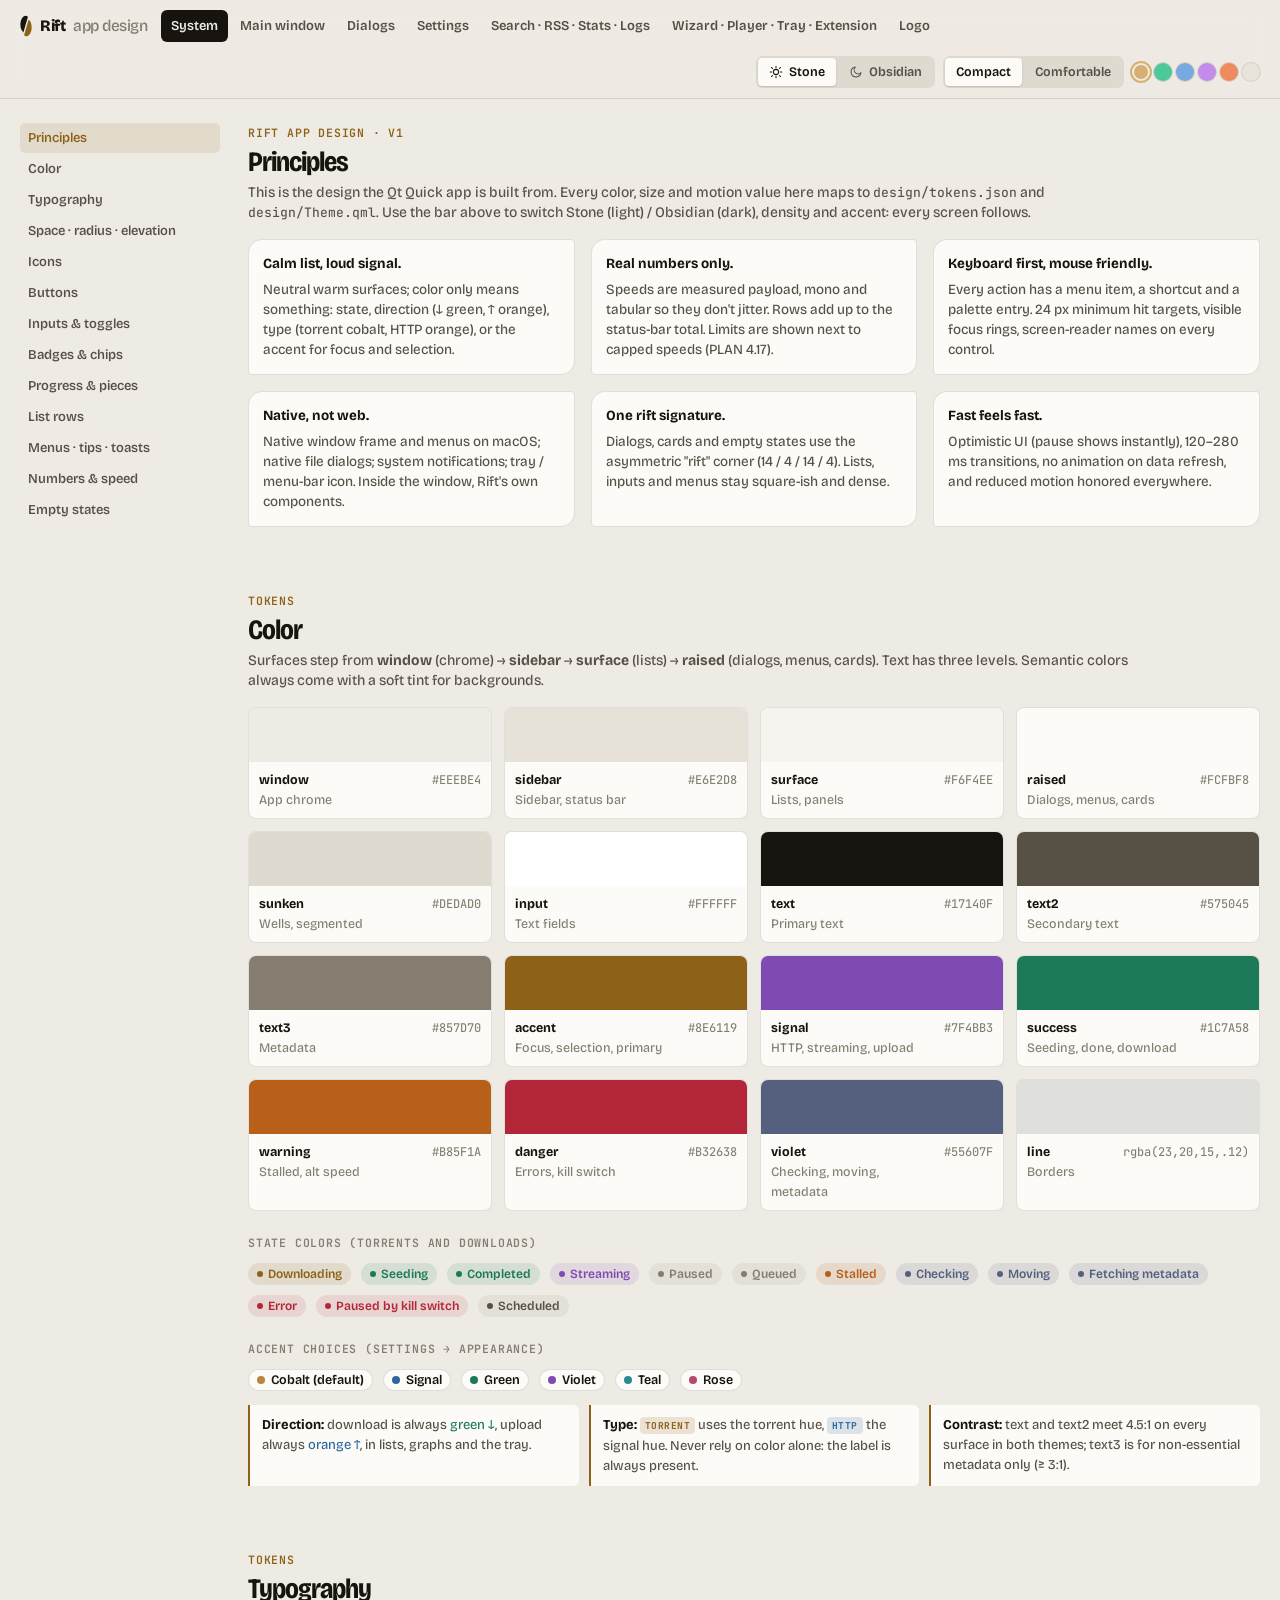
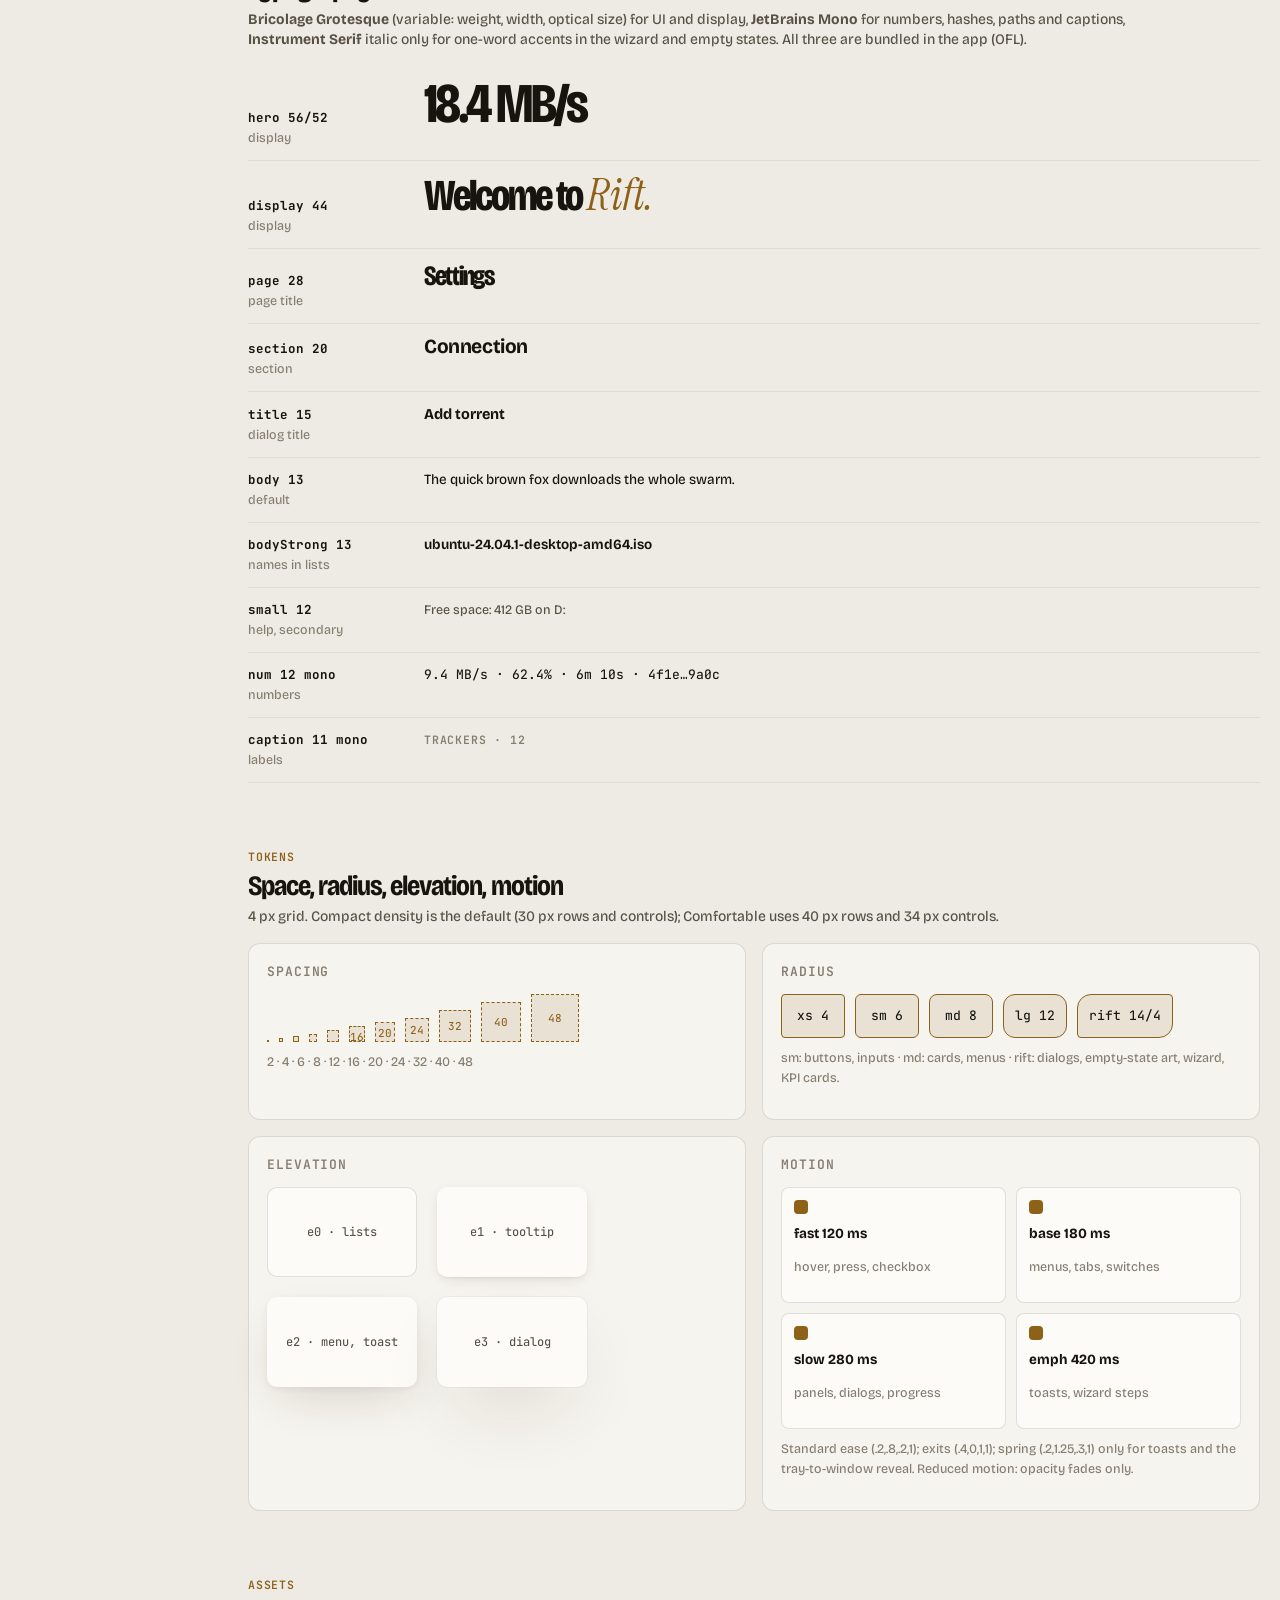
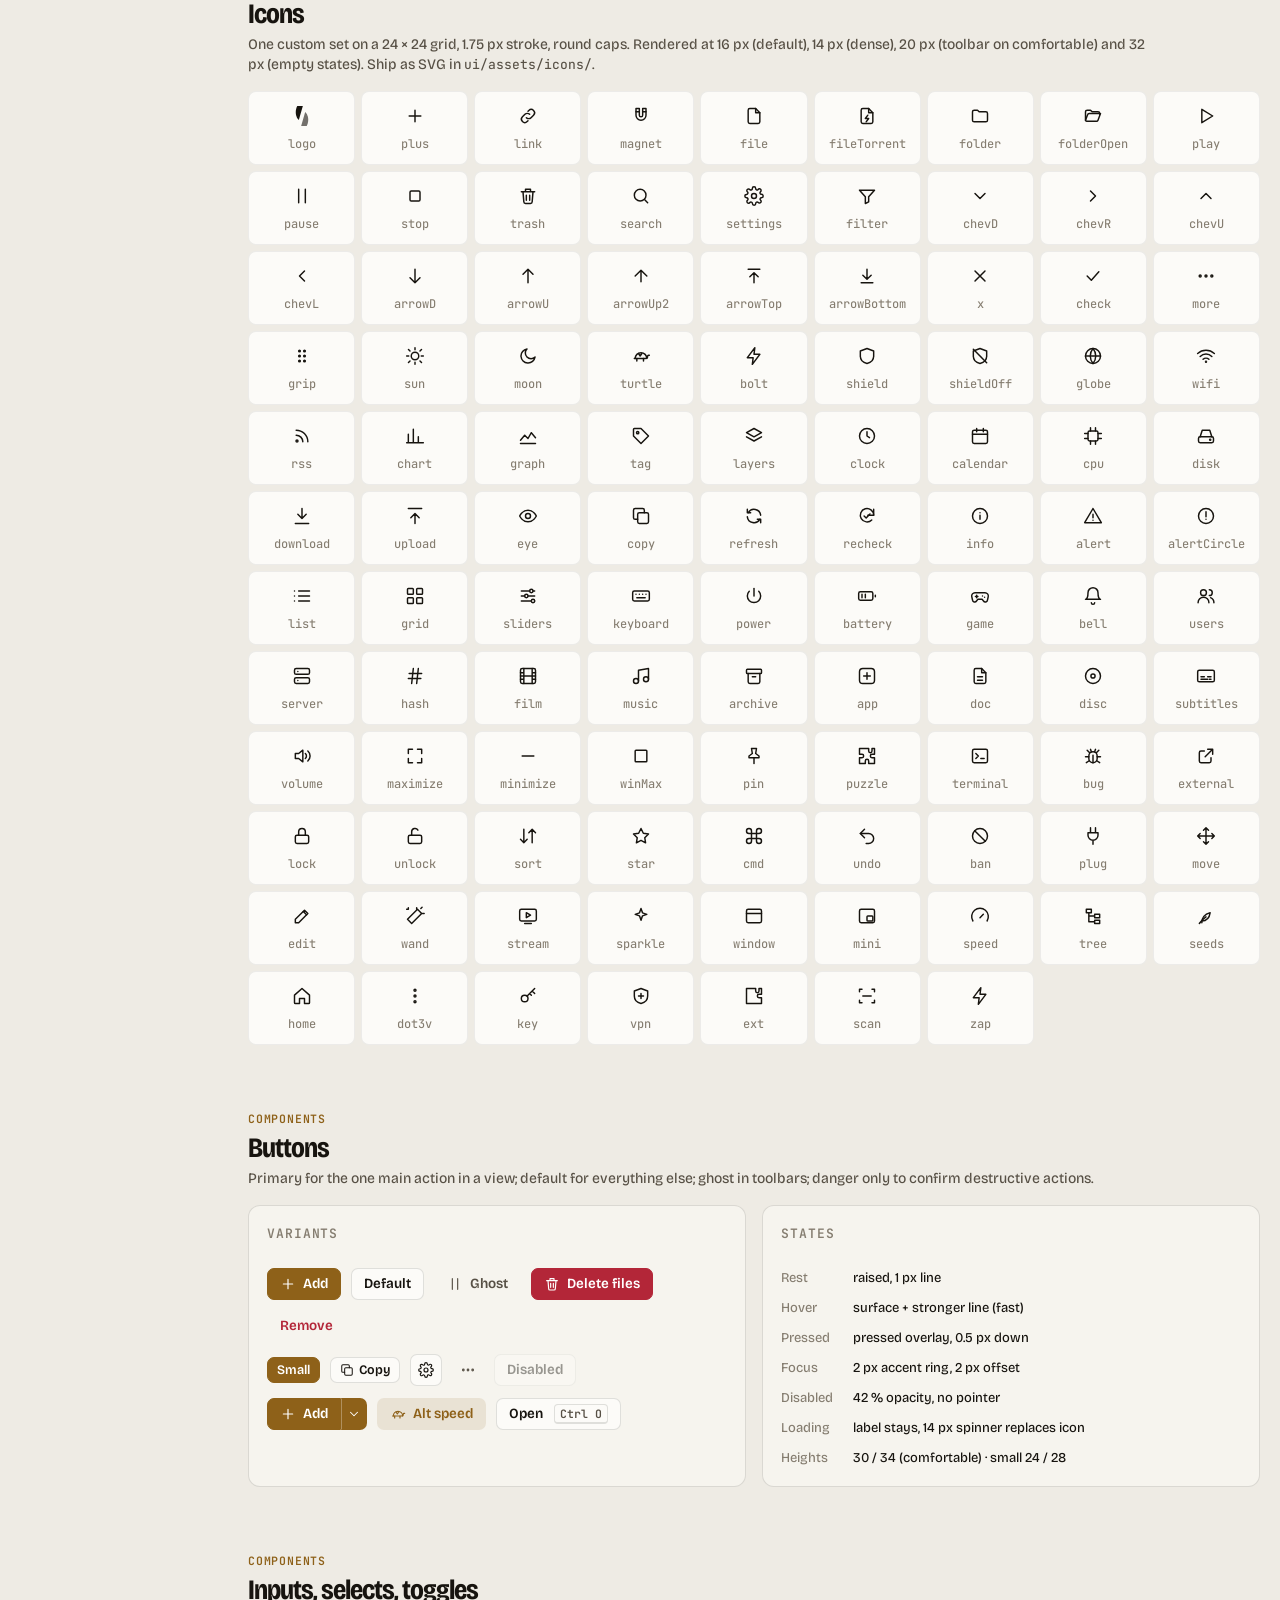
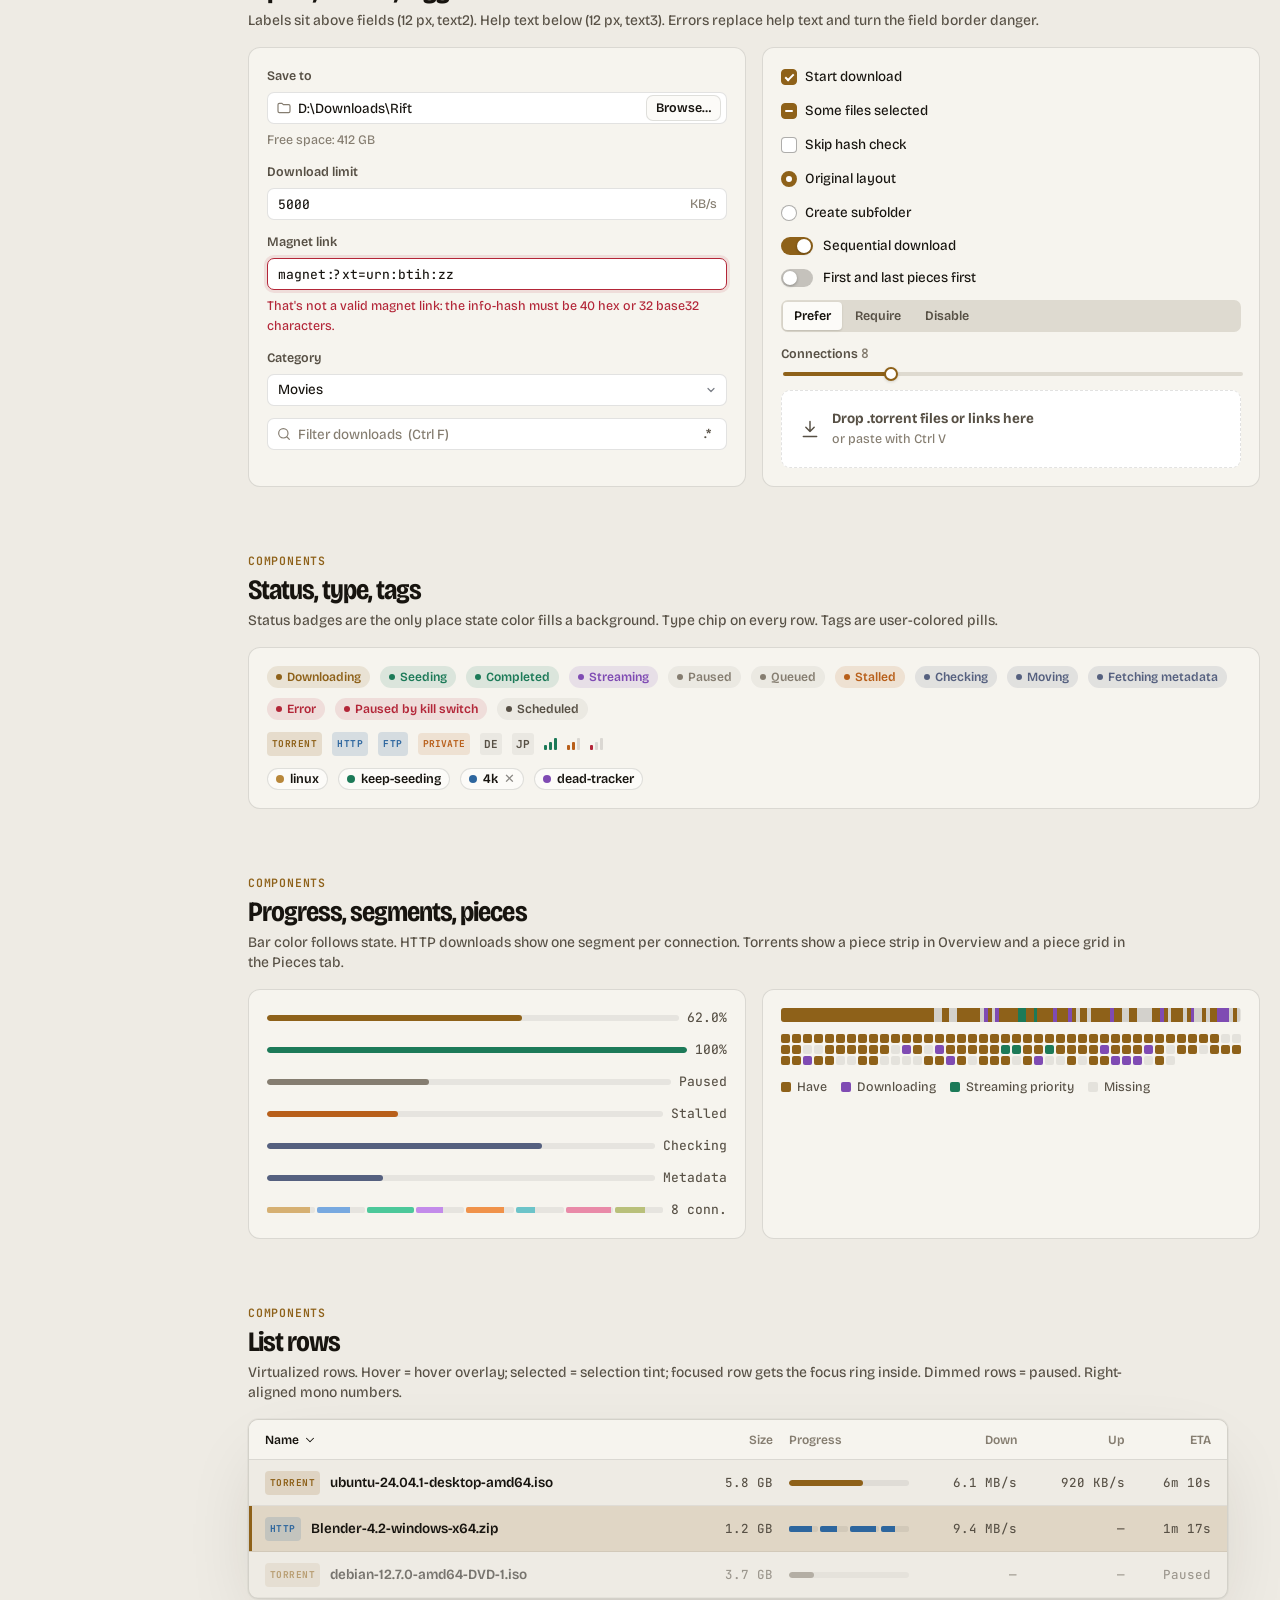
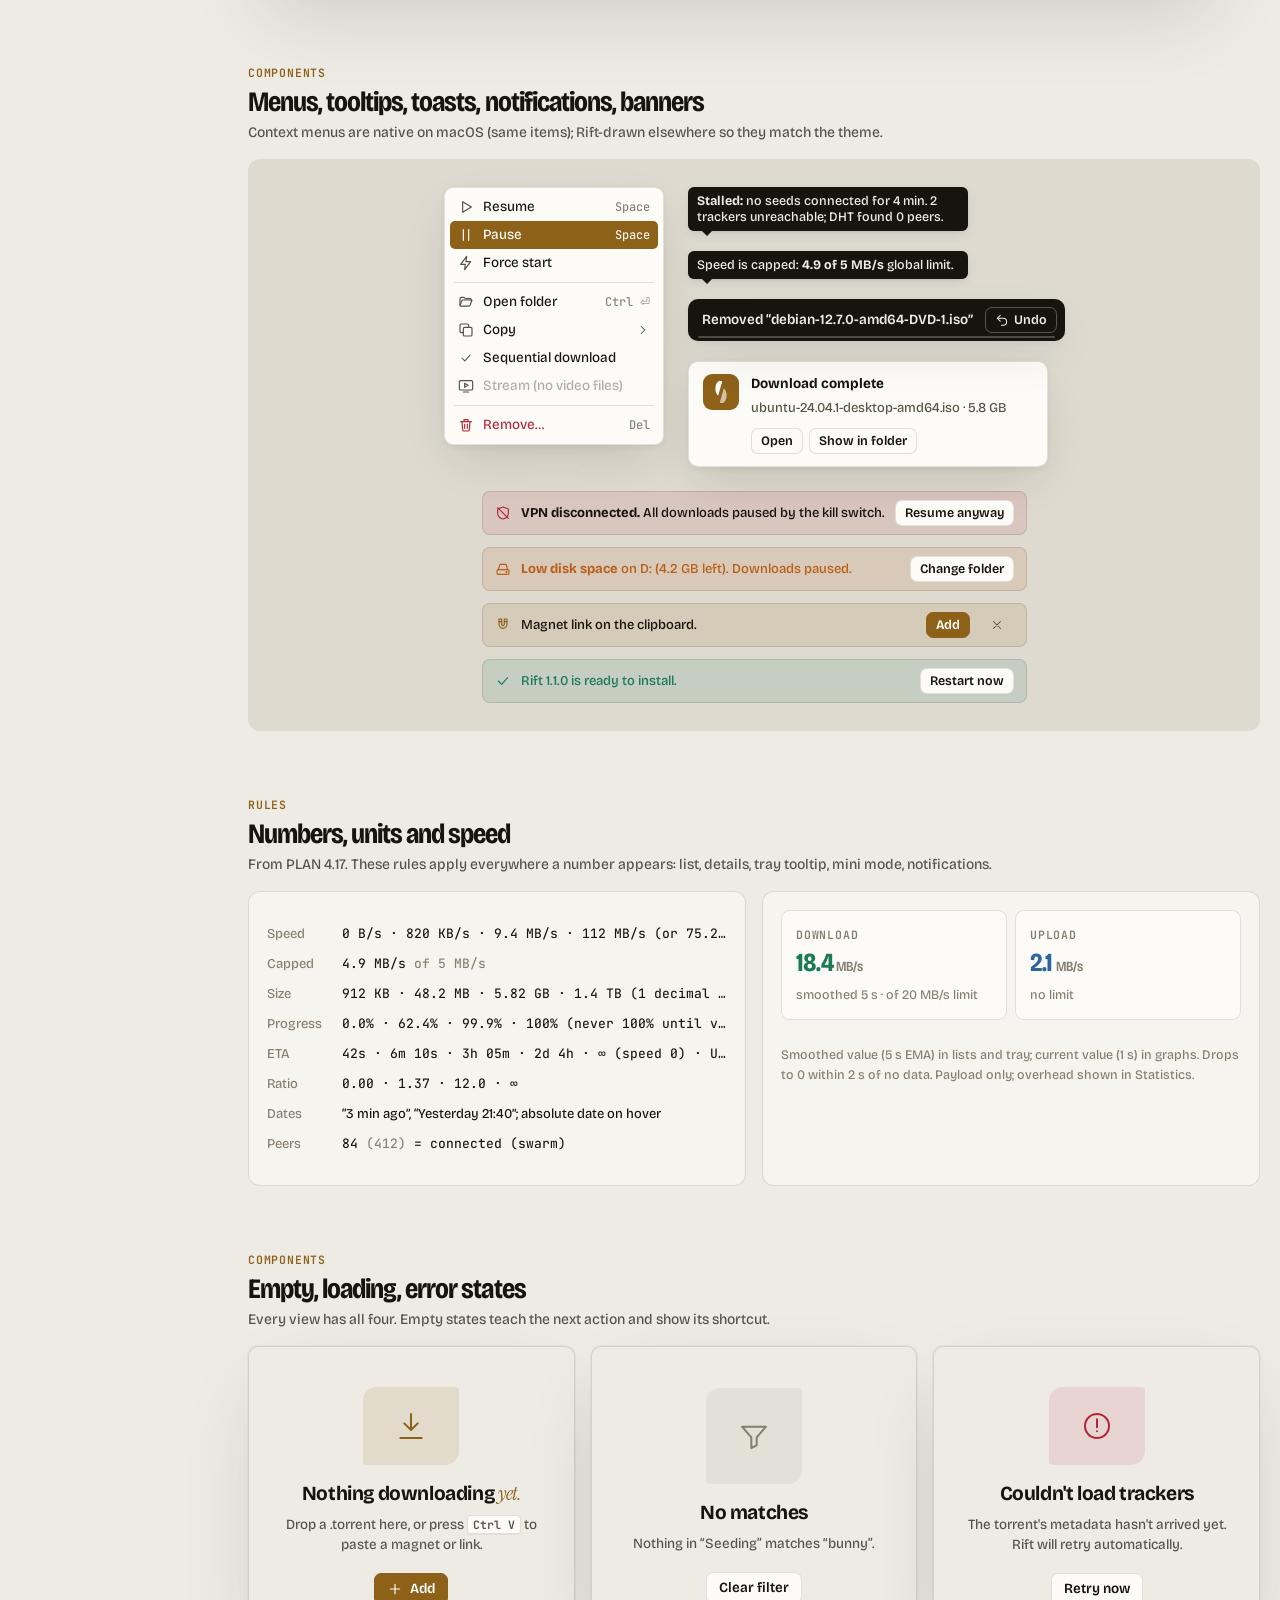
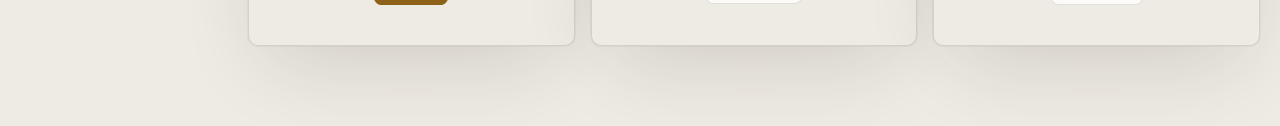
==== design/app/index.html @ 9247fb55 "Add Rift plan, app design system, brand and Cloudflare site - PLAN.md: full product and engineering " ====
<!DOCTYPE html>
<html lang="en">
<head>
<meta charset="utf-8">
<meta name="viewport" content="width=device-width, initial-scale=1">
<title>Rift App Design: System</title>
<link rel="preconnect" href="https://fonts.googleapis.com"><link rel="preconnect" href="https://fonts.gstatic.com" crossorigin>
<link rel="stylesheet" href="https://fonts.googleapis.com/css2?family=Bricolage+Grotesque:opsz,wdth,wght@12..96,75..100,200..800&family=Instrument+Serif:ital@0;1&family=JetBrains+Mono:wght@400;500;600;700&display=swap">
<link rel="stylesheet" href="app.css">
<style>
.type-row{display:grid;grid-template-columns:160px 1fr;gap:16px;align-items:baseline;padding:12px 0;border-bottom:1px solid var(--line-soft)}
.icons{display:grid;grid-template-columns:repeat(auto-fill,minmax(104px,1fr));gap:6px}
.icons div{display:flex;flex-direction:column;align-items:center;gap:8px;padding:14px 6px 10px;border-radius:8px;background:var(--raised);border:1px solid var(--line-soft);font-size:12px;color:var(--text3);font-family:var(--mono)}
.icons div .ico{width:20px;height:20px;color:var(--text)}
.demo{display:flex;flex-wrap:wrap;gap:10px;align-items:center}
.col{display:flex;flex-direction:column;gap:12px}
.box{padding:18px;border-radius:12px;background:var(--surface);border:1px solid var(--line)}
.box h4{margin:0 0 12px;font-size:13px}
.two{display:grid;grid-template-columns:1fr 1fr;gap:16px}
.three{display:grid;grid-template-columns:repeat(3,1fr);gap:16px}
@media (max-width:900px){.two,.three{grid-template-columns:1fr}}
.mot{display:flex;gap:10px;flex-wrap:wrap}
.mot div{flex:1;min-width:150px;padding:12px;border-radius:8px;background:var(--raised);border:1px solid var(--line)}
.mot i{display:block;width:14px;height:14px;border-radius:4px;background:var(--accent);margin-bottom:10px;animation:mv 1.6s infinite alternate}
@keyframes mv{to{transform:translateX(110px)}}
.sp{display:flex;align-items:flex-end;gap:10px;flex-wrap:wrap}
.sp div{background:var(--accent-soft);border:1px dashed var(--accent);font-family:var(--mono);font-size:11px;color:var(--accent);display:grid;place-items:center}
.elev{display:flex;gap:20px;flex-wrap:wrap}
.elev div{width:150px;height:90px;border-radius:10px;background:var(--raised);display:grid;place-items:center;font-family:var(--mono);font-size:12px;color:var(--text2)}
</style>
</head>
<body class="proto">
<main class="pmain">
  <nav class="pidx" aria-label="Sections"></nav>
  <div class="screens">

  <section class="scr" id="principles" data-t="Principles">
    <header><span class="cap">Rift app design · v1</span><h2>Principles</h2>
      <p>This is the design the Qt Quick app is built from. Every color, size and motion value here maps to <code class="mono">design/tokens.json</code> and <code class="mono">design/Theme.qml</code>. Use the bar above to switch Stone (light) / Obsidian (dark), density and accent: every screen follows.</p></header>
    <div class="three">
      <div class="card rift"><b>Calm list, loud signal.</b><p class="t2" style="margin:6px 0 0">Neutral warm surfaces; color only means something: state, direction (↓ green, ↑ orange), type (torrent cobalt, HTTP orange), or the accent for focus and selection.</p></div>
      <div class="card rift"><b>Real numbers only.</b><p class="t2" style="margin:6px 0 0">Speeds are measured payload, mono and tabular so they don't jitter. Rows add up to the status-bar total. Limits are shown next to capped speeds (PLAN 4.17).</p></div>
      <div class="card rift"><b>Keyboard first, mouse friendly.</b><p class="t2" style="margin:6px 0 0">Every action has a menu item, a shortcut and a palette entry. 24 px minimum hit targets, visible focus rings, screen-reader names on every control.</p></div>
      <div class="card rift"><b>Native, not web.</b><p class="t2" style="margin:6px 0 0">Native window frame and menus on macOS; native file dialogs; system notifications; tray / menu-bar icon. Inside the window, Rift's own components.</p></div>
      <div class="card rift"><b>One rift signature.</b><p class="t2" style="margin:6px 0 0">Dialogs, cards and empty states use the asymmetric "rift" corner (14 / 4 / 14 / 4). Lists, inputs and menus stay square-ish and dense.</p></div>
      <div class="card rift"><b>Fast feels fast.</b><p class="t2" style="margin:6px 0 0">Optimistic UI (pause shows instantly), 120–280 ms transitions, no animation on data refresh, and reduced motion honored everywhere.</p></div>
    </div>
  </section>

  <section class="scr" id="color" data-t="Color">
    <header><span class="cap">Tokens</span><h2>Color</h2><p>Surfaces step from <b>window</b> (chrome) → <b>sidebar</b> → <b>surface</b> (lists) → <b>raised</b> (dialogs, menus, cards). Text has three levels. Semantic colors always come with a soft tint for backgrounds.</p></header>
    <div class="spec" id="swatches"></div>
    <h4 class="cap" style="margin:22px 0 10px">State colors (torrents and downloads)</h4>
    <div class="demo" id="states"></div>
    <h4 class="cap" style="margin:22px 0 10px">Accent choices (Settings → Appearance)</h4>
    <div class="demo">
      <span class="chip" style="--c:#B8873A"><i></i>Cobalt (default)</span><span class="chip" style="--c:#2D669E"><i></i>Signal</span><span class="chip" style="--c:#1C7A58"><i></i>Green</span>
      <span class="chip" style="--c:#7F4BB3"><i></i>Violet</span><span class="chip" style="--c:#2A8A8F"><i></i>Teal</span><span class="chip" style="--c:#B34A6E"><i></i>Rose</span>
    </div>
    <div class="notes">
      <div class="note"><b>Direction:</b> download is always <span class="down">green ↓</span>, upload always <span class="up">orange ↑</span>, in lists, graphs and the tray.</div>
      <div class="note"><b>Type:</b> <span class="kind bt">TORRENT</span> uses the torrent hue, <span class="kind http">HTTP</span> the signal hue. Never rely on color alone: the label is always present.</div>
      <div class="note"><b>Contrast:</b> text and text2 meet 4.5:1 on every surface in both themes; text3 is for non-essential metadata only (≥ 3:1).</div>
    </div>
  </section>

  <section class="scr" id="type" data-t="Typography">
    <header><span class="cap">Tokens</span><h2>Typography</h2><p><b>Bricolage Grotesque</b> (variable: weight, width, optical size) for UI and display, <b>JetBrains Mono</b> for numbers, hashes, paths and captions, <b>Instrument Serif</b> italic only for one-word accents in the wizard and empty states. All three are bundled in the app (OFL).</p></header>
    <div id="typeScale"></div>
  </section>

  <section class="scr" id="layout" data-t="Space · radius · elevation">
    <header><span class="cap">Tokens</span><h2>Space, radius, elevation, motion</h2><p>4 px grid. Compact density is the default (30 px rows and controls); Comfortable uses 40 px rows and 34 px controls.</p></header>
    <div class="two">
      <div class="box"><h4 class="cap">Spacing</h4><div class="sp" id="spaces"></div></div>
      <div class="box"><h4 class="cap">Radius</h4><div class="demo">
        <div style="width:64px;height:44px;background:var(--accent-soft);border:1px solid var(--accent);border-radius:4px;display:grid;place-items:center" class="mono">xs 4</div>
        <div style="width:64px;height:44px;background:var(--accent-soft);border:1px solid var(--accent);border-radius:6px;display:grid;place-items:center" class="mono">sm 6</div>
        <div style="width:64px;height:44px;background:var(--accent-soft);border:1px solid var(--accent);border-radius:8px;display:grid;place-items:center" class="mono">md 8</div>
        <div style="width:64px;height:44px;background:var(--accent-soft);border:1px solid var(--accent);border-radius:12px;display:grid;place-items:center" class="mono">lg 12</div>
        <div style="width:96px;height:44px;background:var(--accent-soft);border:1px solid var(--accent);border-radius:var(--r-rift);display:grid;place-items:center" class="mono">rift 14/4</div>
      </div><p class="help" style="margin-top:10px">sm: buttons, inputs · md: cards, menus · rift: dialogs, empty-state art, wizard, KPI cards.</p></div>
      <div class="box"><h4 class="cap">Elevation</h4><div class="elev">
        <div style="box-shadow:none;border:1px solid var(--line)">e0 · lists</div><div style="box-shadow:var(--e1)">e1 · tooltip</div><div style="box-shadow:var(--e2)">e2 · menu, toast</div><div style="box-shadow:var(--e3)">e3 · dialog</div>
      </div></div>
      <div class="box"><h4 class="cap">Motion</h4><div class="mot">
        <div><i style="animation-duration:.12s"></i><b>fast 120 ms</b><p class="help">hover, press, checkbox</p></div>
        <div><i style="animation-duration:.18s"></i><b>base 180 ms</b><p class="help">menus, tabs, switches</p></div>
        <div><i style="animation-duration:.28s"></i><b>slow 280 ms</b><p class="help">panels, dialogs, progress</p></div>
        <div><i style="animation-duration:.42s;animation-timing-function:cubic-bezier(.2,1.25,.3,1)"></i><b>emph 420 ms</b><p class="help">toasts, wizard steps</p></div>
      </div><p class="help" style="margin-top:10px">Standard ease (.2,.8,.2,1); exits (.4,0,1,1); spring (.2,1.25,.3,1) only for toasts and the tray-to-window reveal. Reduced motion: opacity fades only.</p></div>
    </div>
  </section>

  <section class="scr" id="icons" data-t="Icons">
    <header><span class="cap">Assets</span><h2>Icons</h2><p>One custom set on a 24 × 24 grid, 1.75 px stroke, round caps. Rendered at 16 px (default), 14 px (dense), 20 px (toolbar on comfortable) and 32 px (empty states). Ship as SVG in <code class="mono">ui/assets/icons/</code>.</p></header>
    <div class="icons" id="iconGrid"></div>
  </section>

  <section class="scr" id="buttons" data-t="Buttons">
    <header><span class="cap">Components</span><h2>Buttons</h2><p>Primary for the one main action in a view; default for everything else; ghost in toolbars; danger only to confirm destructive actions.</p></header>
    <div class="two">
      <div class="box col"><h4 class="cap">Variants</h4>
        <div class="demo"><button class="btn primary"><i data-i="plus"></i>Add</button><button class="btn">Default</button><button class="btn ghost"><i data-i="pause"></i>Ghost</button><button class="btn danger"><i data-i="trash"></i>Delete files</button><button class="btn danger-ghost">Remove</button></div>
        <div class="demo"><button class="btn primary sm">Small</button><button class="btn sm"><i data-i="copy" class="s"></i>Copy</button><button class="btn icon" aria-label="Settings"><i data-i="settings"></i></button><button class="btn icon ghost" aria-label="More"><i data-i="more"></i></button><button class="btn" disabled>Disabled</button></div>
        <div class="demo"><div class="split"><button class="btn primary"><i data-i="plus"></i>Add</button><button class="btn primary" aria-label="More add options"><i data-i="chevD" class="s"></i></button></div>
          <button class="btn ghost" aria-pressed="true" data-toggle><i data-i="turtle"></i>Alt speed</button><button class="btn">Open <span class="kbd">Ctrl O</span></button></div>
      </div>
      <div class="box col"><h4 class="cap">States</h4>
        <div class="kv"><dt>Rest</dt><dd>raised, 1 px line</dd><dt>Hover</dt><dd>surface + stronger line (fast)</dd><dt>Pressed</dt><dd>pressed overlay, 0.5 px down</dd><dt>Focus</dt><dd>2 px accent ring, 2 px offset</dd><dt>Disabled</dt><dd>42 % opacity, no pointer</dd><dt>Loading</dt><dd>label stays, 14 px spinner replaces icon</dd><dt>Heights</dt><dd>30 / 34 (comfortable) · small 24 / 28</dd></div>
      </div>
    </div>
  </section>

  <section class="scr" id="inputs" data-t="Inputs & toggles">
    <header><span class="cap">Components</span><h2>Inputs, selects, toggles</h2><p>Labels sit above fields (12 px, text2). Help text below (12 px, text3). Errors replace help text and turn the field border danger.</p></header>
    <div class="two">
      <div class="box col">
        <div class="field"><label for="i1">Save to</label><div class="ig"><i data-i="folder"></i><input class="input" id="i1" value="D:\Downloads\Rift"><span class="tail"><button class="btn sm">Browse…</button></span></div><span class="help">Free space: 412 GB</span></div>
        <div class="field"><label for="i2">Download limit</label><div class="ig unit"><input class="input mono" id="i2" value="5000"><span class="u">KB/s</span></div></div>
        <div class="field"><label for="i3">Magnet link</label><input class="input mono err" id="i3" value="magnet:?xt=urn:btih:zz"><span class="help err">That's not a valid magnet link: the info-hash must be 40 hex or 32 base32 characters.</span></div>
        <div class="field"><label for="i4">Category</label><select class="select" id="i4"><option>Movies</option><option>Media / TV</option><option>Software</option></select></div>
        <div class="ig"><i data-i="search"></i><input class="input" placeholder="Filter downloads  (Ctrl F)"><span class="tail"><button class="btn sm ghost" aria-label="Regex" title="Regex">.*</button></span></div>
      </div>
      <div class="box col">
        <label class="chk"><input type="checkbox" checked> Start download</label>
        <label class="chk"><input type="checkbox" data-indet> Some files selected</label>
        <label class="chk"><input type="checkbox"> Skip hash check</label>
        <label class="rad"><input type="radio" name="r" checked> Original layout</label>
        <label class="rad"><input type="radio" name="r"> Create subfolder</label>
        <label class="sw"><input type="checkbox" checked> Sequential download</label>
        <label class="sw"><input type="checkbox"> First and last pieces first</label>
        <div class="seg" role="group"><button aria-pressed="true">Prefer</button><button aria-pressed="false">Require</button><button aria-pressed="false">Disable</button></div>
        <div class="field"><label>Connections <span class="mono t3">8</span></label><input class="range" type="range" min="1" max="32" value="8"></div>
        <div class="drop"><i data-i="download" class="l"></i><div><b>Drop .torrent files or links here</b><div class="help">or paste with Ctrl V</div></div></div>
      </div>
    </div>
  </section>

  <section class="scr" id="status" data-t="Badges & chips">
    <header><span class="cap">Components</span><h2>Status, type, tags</h2><p>Status badges are the only place state color fills a background. Type chip on every row. Tags are user-colored pills.</p></header>
    <div class="box col">
      <div class="demo" id="badgeRow"></div>
      <div class="demo"><span class="kind bt">TORRENT</span><span class="kind http">HTTP</span><span class="kind http">FTP</span><span class="priv">PRIVATE</span><span class="flag">DE</span><span class="flag">JP</span>
        <span class="health h3" title="Healthy"><i></i><i></i><i></i></span><span class="health h2" title="Slow"><i></i><i></i><i></i></span><span class="health h1" title="Dead"><i></i><i></i><i></i></span></div>
      <div class="demo"><span class="chip" style="--c:#B8873A"><i></i>linux</span><span class="chip" style="--c:#1C7A58"><i></i>keep-seeding</span><span class="chip" style="--c:#2D669E"><i></i>4k<span class="x">✕</span></span><span class="chip" style="--c:#7F4BB3"><i></i>dead-tracker</span></div>
    </div>
  </section>

  <section class="scr" id="progress" data-t="Progress & pieces">
    <header><span class="cap">Components</span><h2>Progress, segments, pieces</h2><p>Bar color follows state. HTTP downloads show one segment per connection. Torrents show a piece strip in Overview and a piece grid in the Pieces tab.</p></header>
    <div class="two">
      <div class="box col">
        <div class="row-f"><div class="prog grow"><i style="width:62%"></i></div><span class="mono t2">62.0%</span></div>
        <div class="row-f"><div class="prog grow"><i style="width:100%;--pc:var(--success)"></i></div><span class="mono t2">100%</span></div>
        <div class="row-f"><div class="prog grow"><i style="width:40%;--pc:var(--text3)"></i></div><span class="mono t2">Paused</span></div>
        <div class="row-f"><div class="prog grow"><i style="width:33%;--pc:var(--warning)"></i></div><span class="mono t2">Stalled</span></div>
        <div class="row-f"><div class="prog grow"><i style="width:71%;--pc:var(--violet)"></i></div><span class="mono t2">Checking</span></div>
        <div class="row-f"><div class="prog grow indet"><i style="--pc:var(--violet)"></i></div><span class="mono t2">Metadata</span></div>
        <div class="row-f"><div class="segbar grow" id="segDemo"></div><span class="mono t2">8 conn.</span></div>
      </div>
      <div class="box col">
        <div class="pbar" id="pbarDemo"></div>
        <div class="pgrid" id="pgridDemo"></div>
        <div class="legend"><span style="--c:var(--piece-have)"><i></i>Have</span><span style="--c:var(--piece-active)"><i></i>Downloading</span><span style="--c:var(--piece-prio)"><i></i>Streaming priority</span><span style="--c:var(--piece-missing)"><i></i>Missing</span></div>
      </div>
    </div>
  </section>

  <section class="scr" id="lists" data-t="List rows">
    <header><span class="cap">Components</span><h2>List rows</h2><p>Virtualized rows. Hover = hover overlay; selected = selection tint; focused row gets the focus ring inside. Dimmed rows = paused. Right-aligned mono numbers.</p></header>
    <div class="win" style="max-width:980px">
      <div class="tbl" style="--cols:minmax(0,2.6fr) 80px 120px 92px 92px 70px">
        <div class="th"><span class="sorted">Name <i data-i="chevD" class="s"></i></span><span class="r">Size</span><span>Progress</span><span class="r">Down</span><span class="r">Up</span><span class="r">ETA</span></div>
        <div class="tr"><div class="nm"><span class="kind bt">TORRENT</span><b>ubuntu-24.04.1-desktop-amd64.iso</b></div><span class="num r">5.8 GB</span><div class="prog"><i style="width:62%"></i></div><span class="num r down">6.1 MB/s</span><span class="num r up">920 KB/s</span><span class="num r">6m 10s</span></div>
        <div class="tr sel"><div class="nm"><span class="kind http">HTTP</span><b>Blender-4.2-windows-x64.zip</b></div><span class="num r">1.2 GB</span><div class="segbar"><span><i style="width:80%"></i></span><span><i style="width:60%"></i></span><span><i style="width:90%"></i></span><span><i style="width:50%"></i></span></div><span class="num r down">9.4 MB/s</span><span class="num r">—</span><span class="num r">1m 17s</span></div>
        <div class="tr dim"><div class="nm"><span class="kind bt">TORRENT</span><b>debian-12.7.0-amd64-DVD-1.iso</b></div><span class="num r">3.7 GB</span><div class="prog"><i style="width:21%;--pc:var(--text3)"></i></div><span class="num r">—</span><span class="num r">—</span><span class="num r">Paused</span></div>
      </div>
    </div>
  </section>

  <section class="scr" id="overlays" data-t="Menus · tips · toasts">
    <header><span class="cap">Components</span><h2>Menus, tooltips, toasts, notifications, banners</h2><p>Context menus are native on macOS (same items); Rift-drawn elsewhere so they match the theme.</p></header>
    <div class="stage center">
      <div class="menu" role="menu">
        <div class="mi"><i data-i="play"></i>Resume<span class="sc">Space</span></div>
        <div class="mi hl"><i data-i="pause"></i>Pause<span class="sc">Space</span></div>
        <div class="mi"><i data-i="zap"></i>Force start</div>
        <div class="ms"></div>
        <div class="mi"><i data-i="folderOpen"></i>Open folder<span class="sc">Ctrl ⏎</span></div>
        <div class="mi"><i data-i="copy"></i>Copy<span class="sub"><i data-i="chevR" class="s"></i></span></div>
        <div class="mi"><span class="chkm"><i data-i="check" class="s"></i></span>Sequential download</div>
        <div class="mi dis"><i data-i="stream"></i>Stream (no video files)</div>
        <div class="ms"></div>
        <div class="mi danger"><i data-i="trash"></i>Remove…<span class="sc">Del</span></div>
      </div>
      <div class="col" style="gap:20px">
        <span class="tip"><b>Stalled:</b> no seeds connected for 4 min. 2 trackers unreachable; DHT found 0 peers.</span>
        <span class="tip">Speed is capped: <b>4.9 of 5 MB/s</b> global limit.</span>
        <div class="toast" style="position:relative">Removed “debian-12.7.0-amd64-DVD-1.iso” <button class="btn sm"><i data-i="undo" class="s"></i>Undo</button><span class="tbar"><i></i></span></div>
        <div class="notif"><div class="ap"><svg class="ico" viewBox="0 0 24 24" style="stroke:#fff">${''}</svg></div><b>Download complete</b><p>ubuntu-24.04.1-desktop-amd64.iso · 5.8 GB</p><div class="acts"><button class="btn sm">Open</button><button class="btn sm">Show in folder</button></div></div>
      </div>
      <div class="col" style="min-width:380px">
        <div class="banner danger" style="border:1px solid var(--line);border-radius:8px"><i data-i="shieldOff"></i><span class="grow"><b>VPN disconnected.</b> All downloads paused by the kill switch.</span><button class="btn sm">Resume anyway</button></div>
        <div class="banner warn" style="border:1px solid var(--line);border-radius:8px"><i data-i="disk"></i><span class="grow"><b>Low disk space</b> on D: (4.2 GB left). Downloads paused.</span><button class="btn sm">Change folder</button></div>
        <div class="banner info" style="border:1px solid var(--line);border-radius:8px"><i data-i="magnet"></i><span class="grow">Magnet link on the clipboard.</span><button class="btn sm primary">Add</button><button class="btn sm ghost" aria-label="Dismiss"><i data-i="x" class="s"></i></button></div>
        <div class="banner ok" style="border:1px solid var(--line);border-radius:8px"><i data-i="check"></i><span class="grow">Rift 1.1.0 is ready to install.</span><button class="btn sm">Restart now</button></div>
      </div>
    </div>
  </section>

  <section class="scr" id="numbers" data-t="Numbers & speed">
    <header><span class="cap">Rules</span><h2>Numbers, units and speed</h2><p>From PLAN 4.17. These rules apply everywhere a number appears: list, details, tray tooltip, mini mode, notifications.</p></header>
    <div class="two">
      <div class="box"><dl class="kv">
        <dt>Speed</dt><dd class="mono">0 B/s · 820 KB/s · 9.4 MB/s · 112 MB/s (or 75.2 Mbit/s in bits mode)</dd>
        <dt>Capped</dt><dd class="mono">4.9 MB/s <span class="t3">of 5 MB/s</span></dd>
        <dt>Size</dt><dd class="mono">912 KB · 48.2 MB · 5.82 GB · 1.4 TB (1 decimal ≥ 10)</dd>
        <dt>Progress</dt><dd class="mono">0.0% · 62.4% · 99.9% · 100% (never 100% until verified)</dd>
        <dt>ETA</dt><dd class="mono">42s · 6m 10s · 3h 05m · 2d 4h · ∞ (speed 0) · Unknown (no size)</dd>
        <dt>Ratio</dt><dd class="mono">0.00 · 1.37 · 12.0 · ∞</dd>
        <dt>Dates</dt><dd>“3 min ago”, “Yesterday 21:40”; absolute date on hover</dd>
        <dt>Peers</dt><dd class="mono">84 <span class="t3">(412)</span> = connected (swarm)</dd>
      </dl></div>
      <div class="box col"><div class="row-f"><div class="stat grow"><span class="cap">Download</span><span class="v down">18.4<small>MB/s</small></span><span class="d">smoothed 5 s · of 20 MB/s limit</span></div><div class="stat grow"><span class="cap">Upload</span><span class="v up">2.1<small>MB/s</small></span><span class="d">no limit</span></div></div>
        <p class="help">Smoothed value (5 s EMA) in lists and tray; current value (1 s) in graphs. Drops to 0 within 2 s of no data. Payload only; overhead shown in Statistics.</p></div>
    </div>
  </section>

  <section class="scr" id="empty" data-t="Empty states">
    <header><span class="cap">Components</span><h2>Empty, loading, error states</h2><p>Every view has all four. Empty states teach the next action and show its shortcut.</p></header>
    <div class="three">
      <div class="win" style="height:300px"><div class="empty"><div class="art"><i data-i="download" class="xl"></i></div><h3>Nothing downloading <span class="serif" style="color:var(--accent)">yet.</span></h3><p>Drop a .torrent here, or press <span class="kbd">Ctrl V</span> to paste a magnet or link.</p><div class="acts"><button class="btn primary"><i data-i="plus"></i>Add</button></div></div></div>
      <div class="win" style="height:300px"><div class="empty"><div class="art" style="background:var(--hover);color:var(--text3)"><i data-i="filter" class="xl"></i></div><h3>No matches</h3><p>Nothing in “Seeding” matches “bunny”.</p><div class="acts"><button class="btn">Clear filter</button></div></div></div>
      <div class="win" style="height:300px"><div class="empty"><div class="art" style="background:var(--danger-soft);color:var(--danger)"><i data-i="alertCircle" class="xl"></i></div><h3>Couldn't load trackers</h3><p>The torrent's metadata hasn't arrived yet. Rift will retry automatically.</p><div class="acts"><button class="btn">Retry now</button></div></div></div>
    </div>
  </section>

  </div>
</main>
<script src="app.js"></script>
<script>
document.addEventListener('DOMContentLoaded', () => {
  const sw = [['window','App chrome'],['sidebar','Sidebar, status bar'],['surface','Lists, panels'],['raised','Dialogs, menus, cards'],['sunken','Wells, segmented'],['input','Text fields'],
    ['text','Primary text'],['text2','Secondary text'],['text3','Metadata'],['accent','Focus, selection, primary'],['signal','HTTP, streaming, upload'],['success','Seeding, done, download'],
    ['warning','Stalled, alt speed'],['danger','Errors, kill switch'],['violet','Checking, moving, metadata'],['line','Borders']];
  const cs = getComputedStyle(document.documentElement);
  const paintSw = () => { document.getElementById('swatches').innerHTML = sw.map(([k, d]) => `<div class="swatch" style="--c:var(--${k})"><i></i><div><span><b>${k}</b><br><span class="t3">${d}</span></span><code>${getComputedStyle(document.documentElement).getPropertyValue('--' + k).trim()}</code></div></div>`).join(''); };
  paintSw(); document.addEventListener('themechange', paintSw);
  const st = ['downloading','seeding','completed','streaming','paused','queued','stalled','checking','moving','metadata','error','killswitch','scheduled'];
  const lab = { metadata: 'Fetching metadata', killswitch: 'Paused by kill switch' };
  const b = st.map((s) => `<span class="badge st-${s}">${lab[s] || s[0].toUpperCase() + s.slice(1)}</span>`).join('');
  document.getElementById('states').innerHTML = b; document.getElementById('badgeRow').innerHTML = b;
  const ts = [['hero 56/52','display','<span class="display" style="font-size:56px;line-height:52px">18.4 MB/s</span>'],['display 44','display','<span class="display" style="font-size:44px;line-height:44px">Welcome to <span class="serif" style="color:var(--accent)">Rift.</span></span>'],
    ['page 28','page title','<span class="display" style="font-size:28px;line-height:30px">Settings</span>'],['section 20','section','<b style="font-size:20px;letter-spacing:-.02em">Connection</b>'],['title 15','dialog title','<b style="font-size:15px">Add torrent</b>'],
    ['body 13','default','The quick brown fox downloads the whole swarm.'],['bodyStrong 13','names in lists','<b style="font-weight:650">ubuntu-24.04.1-desktop-amd64.iso</b>'],['small 12','help, secondary','<span style="font-size:13px" class="t2">Free space: 412 GB on D:</span>'],
    ['num 12 mono','numbers','<span class="mono">9.4 MB/s · 62.4% · 6m 10s · 4f1e…9a0c</span>'],['caption 11 mono','labels','<span class="cap">Trackers · 12</span>']];
  document.getElementById('typeScale').innerHTML = ts.map(([a, b2, c]) => `<div class="type-row"><div><b class="mono" style="font-size:12.5px">${a}</b><div class="help">${b2}</div></div><div>${c}</div></div>`).join('');
  document.getElementById('spaces').innerHTML = [2,4,6,8,12,16,20,24,32,40,48].map((v) => `<div style="width:${v}px;height:${v}px">${v >= 16 ? v : ''}</div>`).join('') + '<span class="help">2 · 4 · 6 · 8 · 12 · 16 · 20 · 24 · 32 · 40 · 48</span>';
  document.getElementById('iconGrid').innerHTML = Object.keys(ICON).map((k) => `<div>${ico(k)}<span>${k}</span></div>`).join('');
  const segc = ['#D6B072','#78A9E0','#4CC89A','#C38BEA','#F0924A','#6CC4C9','#E98AA8','#B9C07A'];
  document.getElementById('segDemo').innerHTML = segc.map((c, i) => `<span><i style="--c:${c};width:${[90,70,100,55,80,40,95,62][i]}%"></i></span>`).join('');
  let p = ''; for (let i = 0; i < 120; i++) { const r = Math.sin(i * 12.9898) * 43758.5; const f = r - Math.floor(r); p += `<i class="${i < 40 || f < .5 ? 'h' : f < .58 ? 'a' : (i > 60 && i < 68) ? 'p' : ''}"></i>`; }
  document.getElementById('pbarDemo').innerHTML = p; document.getElementById('pgridDemo').innerHTML = p;
  document.querySelector('.notif .ap').innerHTML = `<svg class="ico" viewBox="0 0 24 24" style="stroke:#fff;width:18px;height:22px">${ICON.logo}</svg>`;
});
</script>
</body>
</html>
---- design/app/app.css ----
/* =====================================================================
   Rift app design — component library
   Mirrors design/tokens.json. Every value here maps 1:1 to Theme.qml.
   ===================================================================== */

/* ---------- Tokens: Stone (light) — warm paper, ink text, bronze accent ---------- */
:root{
  --window:#EEEBE4;--sidebar:#E6E2D8;--surface:#F6F4EE;--raised:#FCFBF8;--sunken:#DEDAD0;--input:#FFFFFF;
  --overlay:rgba(23,20,15,.38);--hover:rgba(23,20,15,.05);--pressed:rgba(23,20,15,.09);
  --line:rgba(23,20,15,.12);--line-soft:rgba(23,20,15,.065);--line-strong:#17140F;
  --text:#17140F;--text2:#575045;--text3:#857D70;--text-dis:rgba(23,20,15,.34);
  --accent:#8E6119;--accent-hover:#7A5214;--accent-pressed:#634210;--on-accent:#FFFFFF;
  --accent-soft:color-mix(in srgb,var(--accent) 12%,transparent);--selection:color-mix(in srgb,var(--accent) 15%,transparent);
  --signal:#7F4BB3;--signal-soft:rgba(127,75,179,.12);
  --success:#1C7A58;--success-soft:rgba(28,122,88,.12);
  --warning:#B85F1A;--warning-soft:rgba(184,95,26,.13);
  --danger:#B32638;--danger-soft:rgba(179,38,56,.11);
  --violet:#55607F;--violet-soft:rgba(85,96,127,.13);
  --info:#2D669E;--info-soft:rgba(45,102,158,.12);
  --down:#1C7A58;--up:#2D669E;--k-bt:var(--accent);--k-http:#2D669E;
  --piece-have:var(--accent);--piece-active:#7F4BB3;--piece-missing:rgba(23,20,15,.08);--piece-prio:#1C7A58;
  --shadow:rgba(40,30,15,.16);
  --e1:0 1px 2px rgba(40,30,15,.06),0 4px 14px -4px var(--shadow);--e2:0 2px 6px rgba(40,30,15,.06),0 18px 48px -12px var(--shadow);--e3:0 30px 80px -20px var(--shadow),0 0 0 1px rgba(23,20,15,.04);
  --glow:0 0 0 1px color-mix(in srgb,var(--accent) 35%,transparent),0 8px 24px -8px color-mix(in srgb,var(--accent) 45%,transparent);

  --f:"Bricolage Grotesque",system-ui,-apple-system,"Segoe UI",sans-serif;
  --mono:"JetBrains Mono",ui-monospace,Consolas,monospace;
  --serif:"Instrument Serif",Georgia,serif;
  --fs:14px;--lh:20px;--fs-sm:13px;--fs-num:13px;--fs-cap:11.5px;
  --row:46px;--ctl:32px;--ctl-sm:26px;--ni:36px;--sbw:264px;--tbh:52px;--sbh:30px;--pad:12px;
  --r-xs:4px;--r-sm:7px;--r-md:9px;--r-lg:12px;--r-rift:14px 4px 14px 4px;
  --fast:140ms;--base:200ms;--slow:300ms;--emph:440ms;
  --ease:cubic-bezier(.2,.8,.2,1);--exit:cubic-bezier(.4,0,1,1);--spring:cubic-bezier(.2,1.3,.3,1);
  color-scheme:light;
}
/* ---------- Tokens: Obsidian (dark) — near-black, warm ivory text, champagne accent ---------- */
@media (prefers-color-scheme:dark){:root:not([data-theme="stone"]){
  --window:#060607;--sidebar:#09090B;--surface:#0C0C0E;--raised:#131316;--sunken:#030304;--input:#0A0A0C;
  --overlay:rgba(0,0,0,.66);--hover:rgba(255,244,225,.045);--pressed:rgba(255,244,225,.085);
  --line:rgba(255,244,225,.085);--line-soft:rgba(255,244,225,.045);--line-strong:#EDE8DF;
  --text:#EDE8DF;--text2:#A59F94;--text3:#6D685F;--text-dis:rgba(237,232,223,.3);
  --accent:#D6B072;--accent-hover:#E2C189;--accent-pressed:#BC9658;--on-accent:#120F09;
  --accent-soft:color-mix(in srgb,var(--accent) 14%,transparent);--selection:color-mix(in srgb,var(--accent) 16%,transparent);
  --signal:#C38BEA;--signal-soft:rgba(195,139,234,.14);--success:#4CC89A;--success-soft:rgba(76,200,154,.13);
  --warning:#F0924A;--warning-soft:rgba(240,146,74,.14);--danger:#F0596A;--danger-soft:rgba(240,89,106,.14);
  --violet:#9AA3C7;--violet-soft:rgba(154,163,199,.14);--info:#78A9E0;--info-soft:rgba(120,169,224,.14);
  --down:#4CC89A;--up:#78A9E0;--k-bt:var(--accent);--k-http:#78A9E0;
  --piece-active:#C38BEA;--piece-missing:rgba(255,244,225,.06);--piece-prio:#4CC89A;--shadow:rgba(0,0,0,.7);
  --e3:0 30px 80px -20px rgba(0,0,0,.8),0 0 0 1px rgba(255,244,225,.05);color-scheme:dark}}
:root[data-theme="obsidian"]{
  --window:#060607;--sidebar:#09090B;--surface:#0C0C0E;--raised:#131316;--sunken:#030304;--input:#0A0A0C;
  --overlay:rgba(0,0,0,.66);--hover:rgba(255,244,225,.045);--pressed:rgba(255,244,225,.085);
  --line:rgba(255,244,225,.085);--line-soft:rgba(255,244,225,.045);--line-strong:#EDE8DF;
  --text:#EDE8DF;--text2:#A59F94;--text3:#6D685F;--text-dis:rgba(237,232,223,.3);
  --accent:#D6B072;--accent-hover:#E2C189;--accent-pressed:#BC9658;--on-accent:#120F09;
  --accent-soft:color-mix(in srgb,var(--accent) 14%,transparent);--selection:color-mix(in srgb,var(--accent) 16%,transparent);
  --signal:#C38BEA;--signal-soft:rgba(195,139,234,.14);--success:#4CC89A;--success-soft:rgba(76,200,154,.13);
  --warning:#F0924A;--warning-soft:rgba(240,146,74,.14);--danger:#F0596A;--danger-soft:rgba(240,89,106,.14);
  --violet:#9AA3C7;--violet-soft:rgba(154,163,199,.14);--info:#78A9E0;--info-soft:rgba(120,169,224,.14);
  --down:#4CC89A;--up:#78A9E0;--k-bt:var(--accent);--k-http:#78A9E0;
  --piece-active:#C38BEA;--piece-missing:rgba(255,244,225,.06);--piece-prio:#4CC89A;--shadow:rgba(0,0,0,.7);
  --e3:0 30px 80px -20px rgba(0,0,0,.8),0 0 0 1px rgba(255,244,225,.05);color-scheme:dark}
:root[data-density="comfortable"]{--row:54px;--ctl:36px;--ctl-sm:30px;--ni:40px;--pad:16px}
@media (prefers-reduced-motion:reduce){:root{--fast:0ms;--base:0ms;--slow:120ms;--emph:120ms}}

/* ---------- Base ---------- */
*,*::before,*::after{box-sizing:border-box}
html,body{margin:0}
body{background:var(--window);color:var(--text);font:450 var(--fs)/var(--lh) var(--f);font-variation-settings:"wdth" 96;-webkit-font-smoothing:antialiased}
button,input,select,textarea{font:inherit;color:inherit;font-variation-settings:inherit}
button{cursor:pointer;background:none;border:0;padding:0}
a{color:var(--accent)}
.mono,.num{font-family:var(--mono);font-variation-settings:normal;font-feature-settings:"tnum","zero";font-size:var(--fs-num)}
.cap{font-family:var(--mono);font-variation-settings:normal;font-size:var(--fs-cap);font-weight:600;letter-spacing:.07em;text-transform:uppercase;color:var(--text3)}
.t2{color:var(--text2)}.t3{color:var(--text3)}.down{color:var(--down)}.up{color:var(--up)}.ok{color:var(--success)}.warn{color:var(--warning)}.err{color:var(--danger)}
.ico{width:16px;height:16px;flex:none;stroke:currentColor;fill:none;stroke-width:1.75;stroke-linecap:round;stroke-linejoin:round;vertical-align:-3px}
.ico.s{width:14px;height:14px}.ico.l{width:20px;height:20px}.ico.xl{width:32px;height:32px;stroke-width:1.5}
:focus-visible{outline:2px solid var(--accent);outline-offset:2px;border-radius:var(--r-sm)}
.sep{width:1px;align-self:stretch;background:var(--line);margin:6px 4px}
.hr{height:1px;background:var(--line);border:0;margin:12px 0}
.grow{flex:1;min-width:0}
.row-f{display:flex;align-items:center;gap:8px}
.ell{overflow:hidden;text-overflow:ellipsis;white-space:nowrap}
.sr{position:absolute;width:1px;height:1px;overflow:hidden;clip:rect(0 0 0 0)}
.display{font-weight:700;letter-spacing:-.045em;font-variation-settings:"wdth" 82,"opsz" 96}
.serif{font-family:var(--serif);font-style:italic;font-weight:400;font-variation-settings:normal;letter-spacing:-.01em}

/* ---------- Buttons ---------- */
.btn{height:var(--ctl);padding:0 12px;border-radius:var(--r-sm);display:inline-flex;align-items:center;justify-content:center;gap:7px;white-space:nowrap;
  font-weight:600;background:var(--raised);border:1px solid var(--line);color:var(--text);transition:background var(--fast),border-color var(--fast),color var(--fast),transform var(--fast)}
.btn:hover{background:var(--surface);border-color:color-mix(in srgb,var(--text) 22%,transparent)}
.btn:active{background:var(--pressed);transform:translateY(.5px)}
.btn.primary{background:var(--accent);border-color:var(--accent);color:var(--on-accent)}
.btn.primary:hover{background:var(--accent-hover);border-color:var(--accent-hover)}
.btn.primary:active{background:var(--accent-pressed)}
.btn.ghost{background:transparent;border-color:transparent;color:var(--text2)}
.btn.ghost:hover{background:var(--hover);color:var(--text)}
.btn.ghost[aria-pressed="true"]{background:var(--accent-soft);color:var(--accent)}
.btn.danger{background:var(--danger);border-color:var(--danger);color:#fff}
.btn.danger-ghost{background:transparent;border-color:transparent;color:var(--danger)}
.btn.danger-ghost:hover{background:var(--danger-soft)}
.btn.sm{height:var(--ctl-sm);padding:0 9px;font-size:13px;gap:5px}
.btn.icon{width:var(--ctl);padding:0}
.btn.icon.sm{width:var(--ctl-sm)}
.btn[disabled],.btn.dis{opacity:.42;pointer-events:none}
.btn .kbd{margin-left:4px}
.split{display:inline-flex}
.split .btn:first-child{border-radius:var(--r-sm) 0 0 var(--r-sm)}
.split .btn:last-child{border-radius:0 var(--r-sm) var(--r-sm) 0;width:26px;padding:0;border-left:1px solid color-mix(in srgb,var(--on-accent) 30%,transparent)}
.kbd{font-family:var(--mono);font-variation-settings:normal;font-size:11.5px;font-weight:600;padding:1px 5px;border-radius:4px;border:1px solid var(--line);border-bottom-width:2px;color:var(--text2);background:var(--raised);line-height:15px;display:inline-block}

/* ---------- Inputs ---------- */
.input{height:var(--ctl);padding:0 10px;border-radius:var(--r-sm);border:1px solid var(--line);background:var(--input);color:var(--text);width:100%;min-width:0;
  transition:border-color var(--fast),box-shadow var(--fast)}
.input::placeholder{color:var(--text3)}
.input:hover{border-color:color-mix(in srgb,var(--text) 25%,transparent)}
.input:focus{outline:none;border-color:var(--accent);box-shadow:0 0 0 3px var(--accent-soft)}
.input.err{border-color:var(--danger);box-shadow:0 0 0 3px var(--danger-soft)}
.input.mono{font-size:13px}
textarea.input{height:auto;padding:8px 10px;resize:vertical;line-height:18px}
.ig{position:relative;display:flex;align-items:center;min-width:0}
.ig>.ico{position:absolute;left:9px;color:var(--text3);pointer-events:none}
.ig>.input{padding-left:30px}
.ig>.tail{position:absolute;right:6px;display:flex;gap:4px;align-items:center}
.ig.unit>.input{padding-right:46px}
.ig.unit>.u{position:absolute;right:10px;color:var(--text3);font-size:13px;pointer-events:none}
.select{appearance:none;-webkit-appearance:none;height:var(--ctl);padding:0 28px 0 10px;border-radius:var(--r-sm);border:1px solid var(--line);background:var(--input);color:var(--text);cursor:pointer;
  background-image:url("data:image/svg+xml,%3Csvg xmlns='http://www.w3.org/2000/svg' width='12' height='12' viewBox='0 0 24 24' fill='none' stroke='%237A7E86' stroke-width='2.4' stroke-linecap='round' stroke-linejoin='round'%3E%3Cpath d='m6 9 6 6 6-6'/%3E%3C/svg%3E");
  background-repeat:no-repeat;background-position:right 9px center;min-width:0}
.select:focus{outline:none;border-color:var(--accent);box-shadow:0 0 0 3px var(--accent-soft)}
.field{display:flex;flex-direction:column;gap:6px;min-width:0}
.field>label,.lbl{font-weight:600;font-size:13px;color:var(--text2)}
.help{font-size:13px;color:var(--text3)}
.help.err{color:var(--danger)}
.fgrid{display:grid;grid-template-columns:1fr 1fr;gap:14px 16px}
.fgrid .full{grid-column:1/-1}

/* Checkbox / radio / switch */
.chk,.rad{display:inline-flex;align-items:center;gap:8px;cursor:pointer;user-select:none;min-height:22px}
.chk input,.rad input{appearance:none;-webkit-appearance:none;margin:0;width:16px;height:16px;flex:none;border:1.5px solid color-mix(in srgb,var(--text) 35%,transparent);background:var(--input);
  display:grid;place-items:center;transition:background var(--fast),border-color var(--fast);cursor:pointer}
.chk input{border-radius:4px}
.rad input{border-radius:50%}
.chk input:checked,.chk input:indeterminate{background:var(--accent);border-color:var(--accent)}
.chk input:checked::after{content:"";width:9px;height:5px;border:2px solid #fff;border-top:0;border-right:0;transform:translateY(-1px) rotate(-45deg)}
.chk input:indeterminate::after{content:"";width:8px;height:2px;background:#fff;border-radius:2px}
.rad input:checked{border-color:var(--accent);border-width:5px}
.sw{display:inline-flex;align-items:center;gap:10px;cursor:pointer;user-select:none}
.sw input{appearance:none;-webkit-appearance:none;margin:0;width:32px;height:18px;border-radius:99px;background:color-mix(in srgb,var(--text) 22%,transparent);position:relative;flex:none;cursor:pointer;transition:background var(--base)}
.sw input::after{content:"";position:absolute;top:2px;left:2px;width:14px;height:14px;border-radius:50%;background:#fff;box-shadow:0 1px 3px rgba(0,0,0,.3);transition:transform var(--base) var(--spring)}
.sw input:checked{background:var(--accent)}
.sw input:checked::after{transform:translateX(14px)}
.sw input:disabled,.chk input:disabled{opacity:.4}

/* Segmented */
.seg{display:inline-flex;padding:2px;border-radius:var(--r-sm);background:var(--sunken);gap:2px}
.seg button{height:calc(var(--ctl) - 4px);padding:0 11px;border-radius:4px;font-weight:600;font-size:13px;color:var(--text2);display:inline-flex;align-items:center;gap:6px;transition:background var(--fast),color var(--fast)}
.seg button:hover{color:var(--text)}
.seg button[aria-pressed="true"]{background:var(--raised);color:var(--text);box-shadow:0 1px 2px var(--shadow)}

/* Slider */
.range{appearance:none;-webkit-appearance:none;width:100%;height:4px;border-radius:99px;background:linear-gradient(90deg,var(--accent) var(--v,50%),var(--sunken) var(--v,50%));outline:none}
.range::-webkit-slider-thumb{appearance:none;-webkit-appearance:none;width:14px;height:14px;border-radius:50%;background:#fff;border:2px solid var(--accent);box-shadow:0 1px 3px var(--shadow);cursor:pointer}
.range::-moz-range-thumb{width:12px;height:12px;border-radius:50%;background:#fff;border:2px solid var(--accent)}

/* ---------- Tabs ---------- */
.tabs{display:flex;gap:4px;border-bottom:1px solid var(--line);padding:0 12px;overflow-x:auto;scrollbar-width:none;flex:none}
.tab{height:42px;padding:0 12px;display:inline-flex;align-items:center;gap:6px;font-weight:600;color:var(--text3);position:relative;white-space:nowrap;transition:color var(--fast)}
.tab:hover{color:var(--text)}
.tab[aria-selected="true"]{color:var(--text)}
.tab[aria-selected="true"]::after{content:"";position:absolute;left:8px;right:8px;bottom:-1px;height:2px;border-radius:2px 2px 0 0;background:var(--accent)}
.tab .cnt{font-family:var(--mono);font-size:11.5px;padding:0 5px;border-radius:99px;background:var(--hover);color:var(--text2)}

/* ---------- Badges, chips ---------- */
.badge{display:inline-flex;align-items:center;gap:5px;height:22px;padding:0 9px;border-radius:99px;font-size:12.5px;font-weight:600;white-space:nowrap;background:var(--hover);color:var(--text2)}
.badge::before{content:"";width:6px;height:6px;border-radius:50%;background:currentColor;flex:none}
.badge.plain::before{display:none}
.st-downloading{background:var(--accent-soft);color:var(--accent)}
.st-seeding,.st-completed{background:var(--success-soft);color:var(--success)}
.st-streaming{background:var(--signal-soft);color:var(--signal)}
.st-paused,.st-queued{background:var(--hover);color:var(--text3)}
.st-stalled{background:var(--warning-soft);color:var(--warning)}
.st-checking,.st-moving,.st-metadata{background:var(--violet-soft);color:var(--violet)}
.st-error,.st-killswitch{background:var(--danger-soft);color:var(--danger)}
.st-scheduled{background:var(--hover);color:var(--text2)}
.kind{font-family:var(--mono);font-variation-settings:normal;font-size:9.5px;font-weight:700;letter-spacing:.05em;padding:2px 5px;border-radius:4px;flex:none}
.kind.bt{background:color-mix(in srgb,var(--k-bt) 16%,transparent);color:var(--k-bt)}
.kind.http{background:color-mix(in srgb,var(--k-http) 16%,transparent);color:var(--k-http)}
.chip{display:inline-flex;align-items:center;gap:6px;height:22px;padding:0 8px;border-radius:99px;border:1px solid var(--line);font-size:13px;font-weight:600;background:var(--raised);white-space:nowrap}
.chip i{width:8px;height:8px;border-radius:50%;background:var(--c,var(--accent))}
.chip .x{opacity:.5;cursor:pointer}
.chip .x:hover{opacity:1}
.priv{font-family:var(--mono);font-size:9.5px;font-weight:700;padding:1px 5px;border-radius:4px;background:var(--warning-soft);color:var(--warning)}
.flag{font-family:var(--mono);font-size:11px;font-weight:700;padding:1px 4px;border-radius:3px;background:var(--hover);color:var(--text2)}
.health{display:inline-flex;gap:2px;align-items:flex-end;height:12px}
.health i{width:3px;border-radius:1px;background:var(--line)}
.health i:nth-child(1){height:5px}.health i:nth-child(2){height:8px}.health i:nth-child(3){height:12px}
.health.h3 i{background:var(--success)}.health.h2 i:nth-child(-n+2){background:var(--warning)}.health.h1 i:nth-child(1){background:var(--danger)}
.dot{width:8px;height:8px;border-radius:50%;display:inline-block;flex:none;background:var(--c,var(--success))}

/* ---------- Progress, segments, pieces ---------- */
.prog{height:6px;border-radius:99px;background:var(--line-soft);overflow:hidden;position:relative;min-width:40px}
.prog>i{position:absolute;inset:0 auto 0 0;border-radius:inherit;background:var(--pc,var(--accent));transition:width var(--slow) var(--ease)}
.prog.thin{height:4px}.prog.thick{height:10px}
.prog.indet>i{width:30%!important;animation:indet 1.3s var(--ease) infinite}
@keyframes indet{from{left:-30%}to{left:100%}}
.segbar{display:flex;gap:2px;height:6px}
.segbar span{flex:var(--w,1);border-radius:2px;background:var(--line-soft);position:relative;overflow:hidden}
.segbar span i{position:absolute;inset:0 auto 0 0;background:var(--c,var(--k-http))}
.pbar{display:flex;height:14px;border-radius:3px;overflow:hidden;background:var(--piece-missing)}
.pbar i{flex:1;background:var(--piece-missing)}
.pbar i.h{background:var(--piece-have)}.pbar i.a{background:var(--piece-active)}.pbar i.p{background:var(--piece-prio)}
.pgrid{display:grid;grid-template-columns:repeat(auto-fill,minmax(9px,1fr));gap:2px}
.pgrid i{aspect-ratio:1;border-radius:2px;background:var(--piece-missing)}
.pgrid i.h{background:var(--piece-have)}.pgrid i.a{background:var(--piece-active)}.pgrid i.p{background:var(--piece-prio)}
.legend{display:flex;flex-wrap:wrap;gap:14px;font-size:13px;color:var(--text2)}
.legend span{display:inline-flex;align-items:center;gap:6px}
.legend i{width:10px;height:10px;border-radius:2px;background:var(--c)}

/* ---------- Lists / tables ---------- */
.tbl{display:flex;flex-direction:column;min-width:0;min-height:0}
.th,.tr{display:grid;grid-template-columns:var(--cols);align-items:center;gap:0 16px;padding:0 16px;min-width:0}
.th{height:40px;border-bottom:1px solid var(--line);flex:none;position:sticky;top:0;background:var(--surface);z-index:1}
.th>span{font-size:12.5px;font-weight:600;color:var(--text3);display:flex;align-items:center;gap:4px;white-space:nowrap;cursor:default;user-select:none}
.th>span.sorted{color:var(--text)}
.th>span.r,.tr>.r{justify-content:flex-end;text-align:right}
.tr{flex:none;height:var(--row);border-bottom:1px solid var(--line-soft);cursor:default;transition:background var(--fast)}
.tr:hover{background:var(--hover)}
.tr.sel{background:var(--selection)}
.tr.sel:hover{background:color-mix(in srgb,var(--accent) 20%,transparent)}
.tr.dim{opacity:.55}
.tr>*{min-width:0}
.tr .nm{display:flex;align-items:center;gap:10px;min-width:0}
.tr .nm b{font-weight:600;overflow:hidden;text-overflow:ellipsis;white-space:nowrap}
.tr .num{font-size:12.5px;color:var(--text2);white-space:nowrap}
.tr.group{height:26px;background:var(--sunken);font-weight:700;font-size:13px;color:var(--text2)}
.tbody{overflow:auto;flex:1;min-height:0}
.tree-tw{width:14px;display:inline-flex;justify-content:center;color:var(--text3);flex:none;transition:transform var(--fast)}
.tree-tw.open{transform:rotate(90deg)}

/* ---------- Menus, tooltips, toasts ---------- */
.menu{min-width:220px;padding:5px;border-radius:var(--r-md);background:var(--raised);border:1px solid var(--line);box-shadow:var(--e2);font-size:14px}
.menu .mi{display:flex;align-items:center;gap:9px;height:28px;padding:0 8px;border-radius:5px;color:var(--text);cursor:default;white-space:nowrap}
.menu .mi .ico{color:var(--text2)}
.menu .mi:hover,.menu .mi.hl{background:var(--accent);color:var(--on-accent)}
.menu .mi:hover .ico,.menu .mi.hl .ico,.menu .mi:hover .sc,.menu .mi.hl .sc{color:var(--on-accent)}
.menu .mi .sc{margin-left:auto;padding-left:18px;font-family:var(--mono);font-size:12px;color:var(--text3)}
.menu .mi.danger{color:var(--danger)}.menu .mi.danger .ico{color:var(--danger)}
.menu .mi.danger:hover{background:var(--danger);color:#fff}.menu .mi.danger:hover .ico{color:#fff}
.menu .mi.dis{color:var(--text-dis);pointer-events:none}
.menu .mi .chkm{width:16px;display:inline-flex;justify-content:center;color:var(--accent)}
.menu .ms{height:1px;background:var(--line);margin:5px 4px}
.menu .mh{padding:6px 8px 3px}
.menu .sub{margin-left:auto;color:var(--text3)}
.tip{position:relative;display:inline-block;padding:6px 9px;border-radius:6px;background:var(--text);color:var(--window);font-size:13px;font-weight:500;max-width:280px;box-shadow:var(--e1);line-height:16px}
.tip::after{content:"";position:absolute;left:14px;top:100%;border:5px solid transparent;border-top-color:var(--text)}
.tip b{font-weight:700}
.toast{display:inline-flex;align-items:center;gap:12px;padding:8px 8px 8px 14px;border-radius:10px;background:var(--text);color:var(--window);box-shadow:var(--e2);font-weight:600;font-size:14px}
.toast .btn{height:26px;background:transparent;border-color:color-mix(in srgb,var(--window) 30%,transparent);color:var(--window)}
.toast .btn:hover{background:color-mix(in srgb,var(--window) 12%,transparent)}
.toast .tbar{position:absolute;left:10px;right:10px;bottom:3px;height:2px;border-radius:2px;background:color-mix(in srgb,var(--window) 25%,transparent);overflow:hidden}
.toast .tbar i{display:block;height:100%;background:var(--window);width:60%}
.notif{width:360px;padding:12px 14px;border-radius:10px;background:var(--raised);border:1px solid var(--line);box-shadow:var(--e2);display:grid;grid-template-columns:36px 1fr;gap:4px 12px}
.notif .ap{width:36px;height:36px;border-radius:9px;background:var(--accent);display:grid;place-items:center;color:var(--on-accent);grid-row:span 3}
.notif b{font-size:14px}
.notif p{margin:0;font-size:13.5px;color:var(--text2)}
.notif .acts{display:flex;gap:6px;margin-top:6px}

/* ---------- Banners, empty states, cards ---------- */
.banner{display:flex;align-items:center;gap:10px;padding:8px 12px;font-size:13.5px;font-weight:500;border-bottom:1px solid var(--line)}
.banner .grow b{font-weight:700}
.banner.info{background:var(--accent-soft);color:var(--text)}.banner.info>.ico{color:var(--accent)}
.banner.warn{background:var(--warning-soft)}.banner.warn>.ico{color:var(--warning)}
.banner.danger{background:var(--danger-soft)}.banner.danger>.ico{color:var(--danger)}
.banner.ok{background:var(--success-soft)}.banner.ok>.ico{color:var(--success)}
.empty{display:flex;flex-direction:column;align-items:center;justify-content:center;text-align:center;gap:10px;padding:40px 24px;color:var(--text2);height:100%}
.empty .art{width:96px;height:96px;border-radius:var(--r-rift);display:grid;place-items:center;background:var(--accent-soft);color:var(--accent);margin-bottom:6px}
.empty h3{margin:0;font-size:20px;line-height:24px;font-weight:700;letter-spacing:-.02em;color:var(--text)}
.empty p{margin:0;max-width:42ch}
.empty .acts{display:flex;gap:8px;margin-top:8px;flex-wrap:wrap;justify-content:center}
.card{background:var(--raised);border:1px solid var(--line);border-radius:var(--r-md);padding:14px}
.card.rift{border-radius:var(--r-rift)}
.stat{display:flex;flex-direction:column;gap:4px;padding:14px;border-radius:var(--r-md);background:var(--raised);border:1px solid var(--line)}
.stat .v{font-size:26px;line-height:28px;font-weight:700;letter-spacing:-.03em;font-variation-settings:"wdth" 85,"opsz" 48}
.stat .v small{font-size:14px;font-weight:600;color:var(--text3);margin-left:3px;letter-spacing:0}
.stat .d{font-size:13px;color:var(--text3)}
.kv{display:grid;grid-template-columns:max-content 1fr;gap:10px 20px;font-size:13.5px;align-content:start}
.kv dt{color:var(--text3)}
.kv dd{margin:0;min-width:0;overflow:hidden;text-overflow:ellipsis;white-space:nowrap}
.drop{border:1.5px dashed var(--line);border-radius:var(--r-md);padding:18px;display:flex;align-items:center;gap:12px;color:var(--text2);background:var(--input)}
.drop.over{border-color:var(--accent);background:var(--accent-soft);color:var(--text)}

/* ---------- Dialog chrome ---------- */
.dlg{background:var(--raised);border:1px solid var(--line);border-radius:var(--r-rift);box-shadow:var(--e3);display:flex;flex-direction:column;overflow:hidden;max-width:100%}
.dlg-h{display:flex;align-items:center;gap:10px;padding:16px 18px 12px}
.dlg-h h3{margin:0;font-size:15px;font-weight:700;letter-spacing:-.01em}
.dlg-h .sub{font-size:13px;color:var(--text3)}
.dlg-b{padding:4px 18px 16px;display:flex;flex-direction:column;gap:14px;min-height:0;overflow:auto}
.dlg-f{display:flex;align-items:center;gap:8px;padding:12px 18px;border-top:1px solid var(--line);background:var(--surface)}
.dlg-f .grow{display:flex;align-items:center;gap:10px}
.scrim{background:var(--overlay);display:grid;place-items:center;padding:28px;border-radius:inherit}

/* ---------- App window frame ---------- */
.win{border:1px solid var(--line);border-radius:10px;overflow:hidden;background:var(--window);box-shadow:var(--e3);display:flex;flex-direction:column;position:relative}
.wt{height:36px;display:flex;align-items:center;gap:10px;padding:0 0 0 12px;background:var(--sidebar);border-bottom:1px solid var(--line);font-size:13px;color:var(--text2);flex:none;user-select:none}
.wt .wlogo{display:flex;align-items:center;gap:7px;font-weight:700;color:var(--text)}
.wt .wctl{margin-left:auto;display:flex;height:100%}
.wt .wctl span{width:46px;display:grid;place-items:center;color:var(--text2)}
.wt .wctl span:hover{background:var(--hover)}
.wt .wctl span.x:hover{background:#E81123;color:#fff}
.logo-mark{width:12px;height:20px;flex:none;color:var(--text);overflow:visible}
.logo-mark .lh{fill:currentColor}
.logo-mark .rh{fill:var(--accent)}

/* ---------- Main window layout ---------- */
.tb{height:var(--tbh);display:flex;align-items:center;gap:8px;padding:0 14px;border-bottom:1px solid var(--line);background:var(--window);flex:none}
.tb .search{width:clamp(180px,26vw,340px)}
.app{display:grid;grid-template-columns:var(--sbw) 1fr;flex:1;min-height:0}
.sb{background:var(--sidebar);border-right:1px solid var(--line);overflow:auto;padding:14px 12px 24px;display:flex;flex-direction:column;gap:4px;scrollbar-width:thin}
.sb-h{flex:none;display:flex;align-items:center;justify-content:space-between;padding:24px 10px 8px;margin-top:4px;border-top:1px solid var(--line-soft)}
.nav-top+.sb-h{border-top:0;margin-top:0;padding-top:18px}
.sb-h .btn{opacity:0;transition:opacity var(--fast)}
.sb:hover .sb-h .btn{opacity:1}
.ni{flex:none;display:flex;align-items:center;gap:11px;height:var(--ni);padding:0 10px;border-radius:8px;color:var(--text2);font-weight:550;cursor:default;white-space:nowrap;transition:background var(--fast),color var(--fast)}
.ni:hover{background:var(--hover);color:var(--text)}
.ni[aria-current="true"]{background:var(--accent);color:var(--on-accent)}
.ni[aria-current="true"] .ico,.ni[aria-current="true"] .c{color:var(--on-accent)}
.ni .ico{color:var(--text3)}
.ni .c{margin-left:auto;font-family:var(--mono);font-size:12px;color:var(--text3)}
.ni .sw8{width:8px;height:8px;border-radius:50%;background:var(--c);flex:none;margin:0 4px}
.ni.indent{padding-left:28px}
.nav-top{flex:none;display:grid;grid-template-columns:repeat(4,minmax(0,1fr));gap:4px;padding:4px;border-radius:12px;background:var(--sunken);border:1px solid var(--line-soft)}
.nav-top button{height:56px;min-width:0;padding:0 2px;border-radius:9px;display:flex;flex-direction:column;align-items:center;justify-content:center;gap:6px;font-size:11.5px;line-height:14px;font-weight:600;letter-spacing:.005em;font-variation-settings:"wdth" 78;color:var(--text3);overflow:hidden;white-space:nowrap}
.nav-top button .ico{width:18px;height:18px}
.nav-top button[aria-current="true"]{background:var(--raised);color:var(--text);box-shadow:0 1px 0 rgba(255,244,225,.04) inset,0 2px 8px -2px var(--shadow)}
.nav-top button[aria-current="true"] .ico{color:var(--accent)}
.mainc{display:flex;flex-direction:column;min-width:0;min-height:0;background:var(--surface)}
.split-h{height:6px;flex:none;cursor:row-resize;background:var(--window);border-top:1px solid var(--line);border-bottom:1px solid var(--line);position:relative}
.split-h::after{content:"";position:absolute;left:50%;top:1px;width:32px;height:2px;margin-left:-16px;border-radius:2px;background:var(--line)}
.details{display:flex;flex-direction:column;min-height:0;background:var(--surface)}
.dpane{flex:1;overflow:auto;padding:22px 24px;min-height:0}
.sbar{height:var(--sbh);display:flex;align-items:center;gap:20px;padding:0 14px;border-top:1px solid var(--line);background:var(--sidebar);font-size:12.5px;color:var(--text2);flex:none;white-space:nowrap;overflow:hidden}
.sbar .num{font-size:12.5px}
.sbar b{color:var(--text);font-weight:600}
.sbar .it{display:inline-flex;align-items:center;gap:6px}
.sbar .r{margin-left:auto}
.bulk{display:flex;align-items:center;gap:6px;padding:6px 10px;background:var(--accent);color:var(--on-accent);flex:none}
.bulk .btn.ghost{color:var(--on-accent)}
.bulk .btn.ghost:hover{background:color-mix(in srgb,var(--on-accent) 14%,transparent);color:var(--on-accent)}

/* ---------- Scheduler grid ---------- */
.sched{display:grid;grid-template-columns:36px repeat(24,1fr);gap:2px;font-size:11px;user-select:none}
.sched .hd{font-family:var(--mono);color:var(--text3);text-align:center}
.sched .dy{font-weight:600;color:var(--text2);display:flex;align-items:center;font-size:12px}
.sched i{height:18px;border-radius:3px;background:var(--success-soft);cursor:pointer;border:1px solid transparent}
.sched i.alt{background:var(--warning-soft);border-color:color-mix(in srgb,var(--warning) 35%,transparent)}
.sched i.off{background:var(--danger-soft);border-color:color-mix(in srgb,var(--danger) 35%,transparent)}
.sched i:hover{outline:2px solid var(--accent);outline-offset:-1px}

/* ---------- Graph ---------- */
canvas.graph{width:100%;display:block}
.gwrap{position:relative;border:1px solid var(--line);border-radius:var(--r-md);background:var(--raised);padding:10px}

/* =====================================================================
   Prototype shell (design pages only — not part of the app)
   ===================================================================== */
.proto{background:var(--window)}
.pz{position:sticky;top:0;z-index:50;display:flex;align-items:center;gap:14px;padding:10px 20px;background:color-mix(in srgb,var(--window) 86%,transparent);backdrop-filter:blur(14px);border-bottom:1px solid var(--line);flex-wrap:wrap}
.pz .brand{display:flex;align-items:center;gap:8px;font-weight:800;font-size:16px;letter-spacing:-.03em;color:var(--text);text-decoration:none}
.pz nav{display:flex;gap:2px;flex-wrap:wrap}
.pz nav a{padding:6px 10px;border-radius:6px;color:var(--text2);text-decoration:none;font-weight:600;font-size:13.5px}
.pz nav a:hover{background:var(--hover);color:var(--text)}
.pz nav a[aria-current="page"]{background:var(--text);color:var(--window)}
.pz .ctl{margin-left:auto;display:flex;gap:8px;align-items:center;flex-wrap:wrap}
.acc{display:flex;gap:4px}
.acc button{width:18px;height:18px;border-radius:50%;background:var(--c);border:2px solid transparent;box-shadow:0 0 0 1px var(--line)}
.acc button[aria-pressed="true"]{border-color:var(--window);box-shadow:0 0 0 2px var(--c)}
.pmain{display:grid;grid-template-columns:200px 1fr;gap:28px;padding:24px 20px 80px;max-width:1720px;margin:0 auto}
.pidx{position:sticky;top:70px;align-self:start;display:flex;flex-direction:column;gap:1px;max-height:calc(100vh - 90px);overflow:auto}
.pidx a{padding:5px 8px;border-radius:5px;color:var(--text2);text-decoration:none;font-size:13.5px;font-weight:550}
.pidx a:hover{background:var(--hover);color:var(--text)}
.pidx a.on{color:var(--accent);background:var(--accent-soft)}
.screens{display:flex;flex-direction:column;gap:64px;min-width:0}
.scr{scroll-margin-top:76px;min-width:0}
.scr>header{margin-bottom:16px;max-width:900px}
.scr>header .cap{color:var(--accent)}
.scr>header h2{margin:4px 0 6px;font-size:28px;line-height:30px;letter-spacing:-.035em;font-weight:700;font-variation-settings:"wdth" 85,"opsz" 48}
.scr>header p{margin:0;color:var(--text2);font-size:14.5px;line-height:20px}
.notes{margin-top:14px;display:grid;grid-template-columns:repeat(auto-fill,minmax(260px,1fr));gap:10px}
.note{font-size:13.5px;color:var(--text2);padding:10px 12px;border-left:2px solid var(--accent);background:var(--raised);border-radius:0 6px 6px 0}
.note b{color:var(--text)}
.stage{display:flex;flex-wrap:wrap;gap:24px;align-items:flex-start}
.stage.center{justify-content:center;padding:28px;border-radius:12px;background:var(--sunken)}
.spec{display:grid;grid-template-columns:repeat(auto-fill,minmax(240px,1fr));gap:12px}
.swatch{border-radius:8px;border:1px solid var(--line);overflow:hidden;background:var(--raised)}
.swatch>i{display:block;height:54px;background:var(--c)}
.swatch>div{padding:8px 10px;font-size:13px;display:flex;justify-content:space-between;gap:8px}
.swatch code{font-family:var(--mono);font-size:12px;color:var(--text3)}
@media (max-width:1100px){.pmain{grid-template-columns:1fr}.pidx{display:none}}
.select.inlinesel{height:22px;font-size:12.5px;padding:0 22px 0 6px;background-position:right 5px center}
.ig>.input:first-child{padding-left:10px}
.ig>.unit{position:absolute;right:10px;color:var(--text3);font-size:13px;pointer-events:none}
.ig:has(>.unit)>.input{padding-right:52px}

/* =====================================================================
   Motion layer — micro-interactions. Durations come from tokens, so
   reduced motion collapses them. QML: Behavior on x/opacity/scale with
   Theme.motion.* and Easing.BezierSpline.
   ===================================================================== */
.btn{transition:background var(--fast),border-color var(--fast),color var(--fast),transform var(--base) var(--spring),box-shadow var(--base)}
.btn:hover{transform:translateY(-1px)}
.btn:active{transform:translateY(0) scale(.965);transition-duration:60ms}
.btn.primary:hover{box-shadow:var(--glow)}
.btn.ghost:hover,.btn.icon:hover{transform:none}
.btn.icon:active,.btn.ghost:active{transform:scale(.9)}
.btn .ico{transition:transform var(--base) var(--spring)}
.btn:hover .ico{transform:scale(1.1)}
.btn:hover [data-i="plus"],.btn:hover .i-plus{transform:rotate(90deg)}
.btn:hover .i-refresh,.btn:hover .i-recheck{transform:rotate(-180deg)}
.btn:hover .i-settings{transform:rotate(60deg)}
.btn:hover .i-trash{transform:rotate(-8deg) scale(1.1)}
.btn:hover .i-download,.btn:hover .i-arrowD{transform:translateY(2px)}
.btn:hover .i-upload,.btn:hover .i-arrowU,.btn:hover .i-arrowUp2{transform:translateY(-2px)}
.btn:hover .i-chevD{transform:translateY(1px)}
.btn:hover .i-x{transform:rotate(90deg)}
.ni{transition:background var(--fast),color var(--fast),padding var(--base) var(--ease)}
.ni:hover{padding-left:14px}
.ni[aria-current="true"]:hover,.ni[aria-selected="true"]:hover{padding-left:10px}
.ni .ico{transition:transform var(--base) var(--spring),color var(--fast)}
.ni:hover .ico{transform:scale(1.12)}
.ni[aria-current="true"],.set-nav .ni[aria-selected="true"]{box-shadow:0 6px 18px -8px color-mix(in srgb,var(--accent) 70%,transparent)}
.ni .c{transition:transform var(--base) var(--spring)}
.ni:hover .c{transform:translateX(-2px)}
.nav-top button{transition:background var(--fast),color var(--fast),transform var(--base) var(--spring)}
.nav-top button:hover{color:var(--text);transform:translateY(-1px)}
.nav-top button:active{transform:scale(.95)}
.tr{transition:background var(--fast),box-shadow var(--fast)}
.tr:hover{box-shadow:inset 2px 0 0 var(--line-strong)}
.tr.sel{box-shadow:inset 3px 0 0 var(--accent)}
.tr.enter{animation:rowIn var(--slow) var(--ease) both;animation-delay:calc(var(--i,0) * 22ms)}
@keyframes rowIn{from{opacity:0;transform:translateY(6px)}}
.prog i{transition:width var(--slow) var(--ease)}
.prog.live i{background-image:linear-gradient(100deg,transparent 30%,rgba(255,255,255,.35) 50%,transparent 70%);background-size:200% 100%;animation:sheen 2.2s linear infinite}
@keyframes sheen{from{background-position:150% 0}to{background-position:-50% 0}}
.segbar span i{transition:width var(--slow) var(--ease)}
.badge{transition:background var(--base),color var(--base),transform var(--base) var(--spring)}
.badge.pulse::before{content:"";width:6px;height:6px;border-radius:50%;background:currentColor;margin-right:5px;display:inline-block;animation:pulse 1.6s var(--ease) infinite}
@keyframes pulse{0%,100%{opacity:1;transform:scale(1)}50%{opacity:.35;transform:scale(.7)}}
.tab{transition:color var(--fast)}
.tab::after{transition:transform var(--base) var(--spring)!important}
.tab[aria-selected="true"]::after{animation:tabIn var(--base) var(--spring)}
@keyframes tabIn{from{transform:scaleX(.2);opacity:0}}
.tab:hover{color:var(--text2)}
.seg button{transition:background var(--base) var(--ease),color var(--fast),box-shadow var(--base),transform var(--base) var(--spring)}
.seg button:active{transform:scale(.95)}
.chk input,.rad input{transition:background var(--fast),border-color var(--fast),border-width var(--base) var(--spring),transform var(--base) var(--spring)}
.chk input:checked{animation:pop var(--slow) var(--spring)}
.chk input:active,.rad input:active,.sw input:active{transform:scale(.88)}
@keyframes pop{40%{transform:scale(1.18)}}
.sw input:active::after{width:18px}
.sw input:checked:active::after{transform:translateX(10px)}
.menu{animation:menuIn var(--base) var(--spring);transform-origin:top left}
@keyframes menuIn{from{opacity:0;transform:scale(.96) translateY(-4px)}}
.menu .mi{transition:background var(--fast),color var(--fast),padding var(--base) var(--ease)}
.menu .mi:hover{padding-left:14px}
.dlg.anim,.scrim .dlg{animation:dlgIn var(--slow) var(--spring)}
@keyframes dlgIn{from{opacity:0;transform:scale(.965) translateY(8px)}}
.scrim{animation:fadeIn var(--base) var(--ease)}
@keyframes fadeIn{from{opacity:0}}
.toast{animation:toastIn var(--slow) var(--spring)}
@keyframes toastIn{from{opacity:0;transform:translateY(14px) scale(.97)}}
.toast .tbar i{animation:drain 10s linear forwards}
.toast:hover .tbar i{animation-play-state:paused}
@keyframes drain{from{width:100%}to{width:0}}
.banner{animation:bannerIn var(--slow) var(--ease)}
@keyframes bannerIn{from{opacity:0;transform:translateY(-6px)}}
.bulk{animation:bannerIn var(--base) var(--spring)}
.card,.stat{transition:border-color var(--base),transform var(--base) var(--spring),box-shadow var(--base)}
.stat:hover,.card.hov:hover{transform:translateY(-2px);border-color:color-mix(in srgb,var(--accent) 35%,var(--line));box-shadow:var(--e1)}
.chip{transition:transform var(--base) var(--spring)}
.chip:hover{transform:translateY(-1px)}
.input{transition:border-color var(--fast),box-shadow var(--base) var(--ease),background var(--fast)}
.kbd{transition:transform 60ms}
.btn:active .kbd{transform:translateY(1px)}
.empty .art{animation:floaty 5s var(--ease) infinite}
@keyframes floaty{50%{transform:translateY(-6px) rotate(-2deg)}}
.num.tick{animation:tick var(--base) var(--ease)}
@keyframes tick{from{opacity:.4;transform:translateY(-2px)}}
.split-h{transition:background var(--fast)}
.split-h:hover{background:var(--accent-soft)}
.split-h:hover::after{background:var(--accent)}
.sched i{transition:background var(--fast),transform var(--fast) var(--spring)}
.sched i:hover{transform:scale(1.15)}
.drop{transition:border-color var(--base),background var(--base),transform var(--base) var(--spring)}
.drop.over{transform:scale(1.01)}
.wt .wctl span{transition:background var(--fast),color var(--fast)}
.pbar i,.pgrid i{transition:background var(--slow)}

/* ---------- Tooltip (every control has one) ---------- */
.rtip{position:fixed;z-index:9999;pointer-events:none;max-width:300px;padding:6px 9px;border-radius:7px;background:var(--text);color:var(--window);
  font:500 12.5px/17px var(--f);box-shadow:var(--e2);opacity:0;transform:translateY(4px) scale(.98);transition:opacity var(--fast) var(--ease),transform var(--base) var(--spring)}
.rtip.on{opacity:1;transform:none}
.rtip .kbd{background:transparent;color:inherit;border-color:color-mix(in srgb,var(--window) 35%,transparent);margin-left:6px;opacity:.85}
@media (prefers-reduced-motion:reduce){*,*::before,*::after{animation-duration:1ms!important;animation-iteration-count:1!important}}
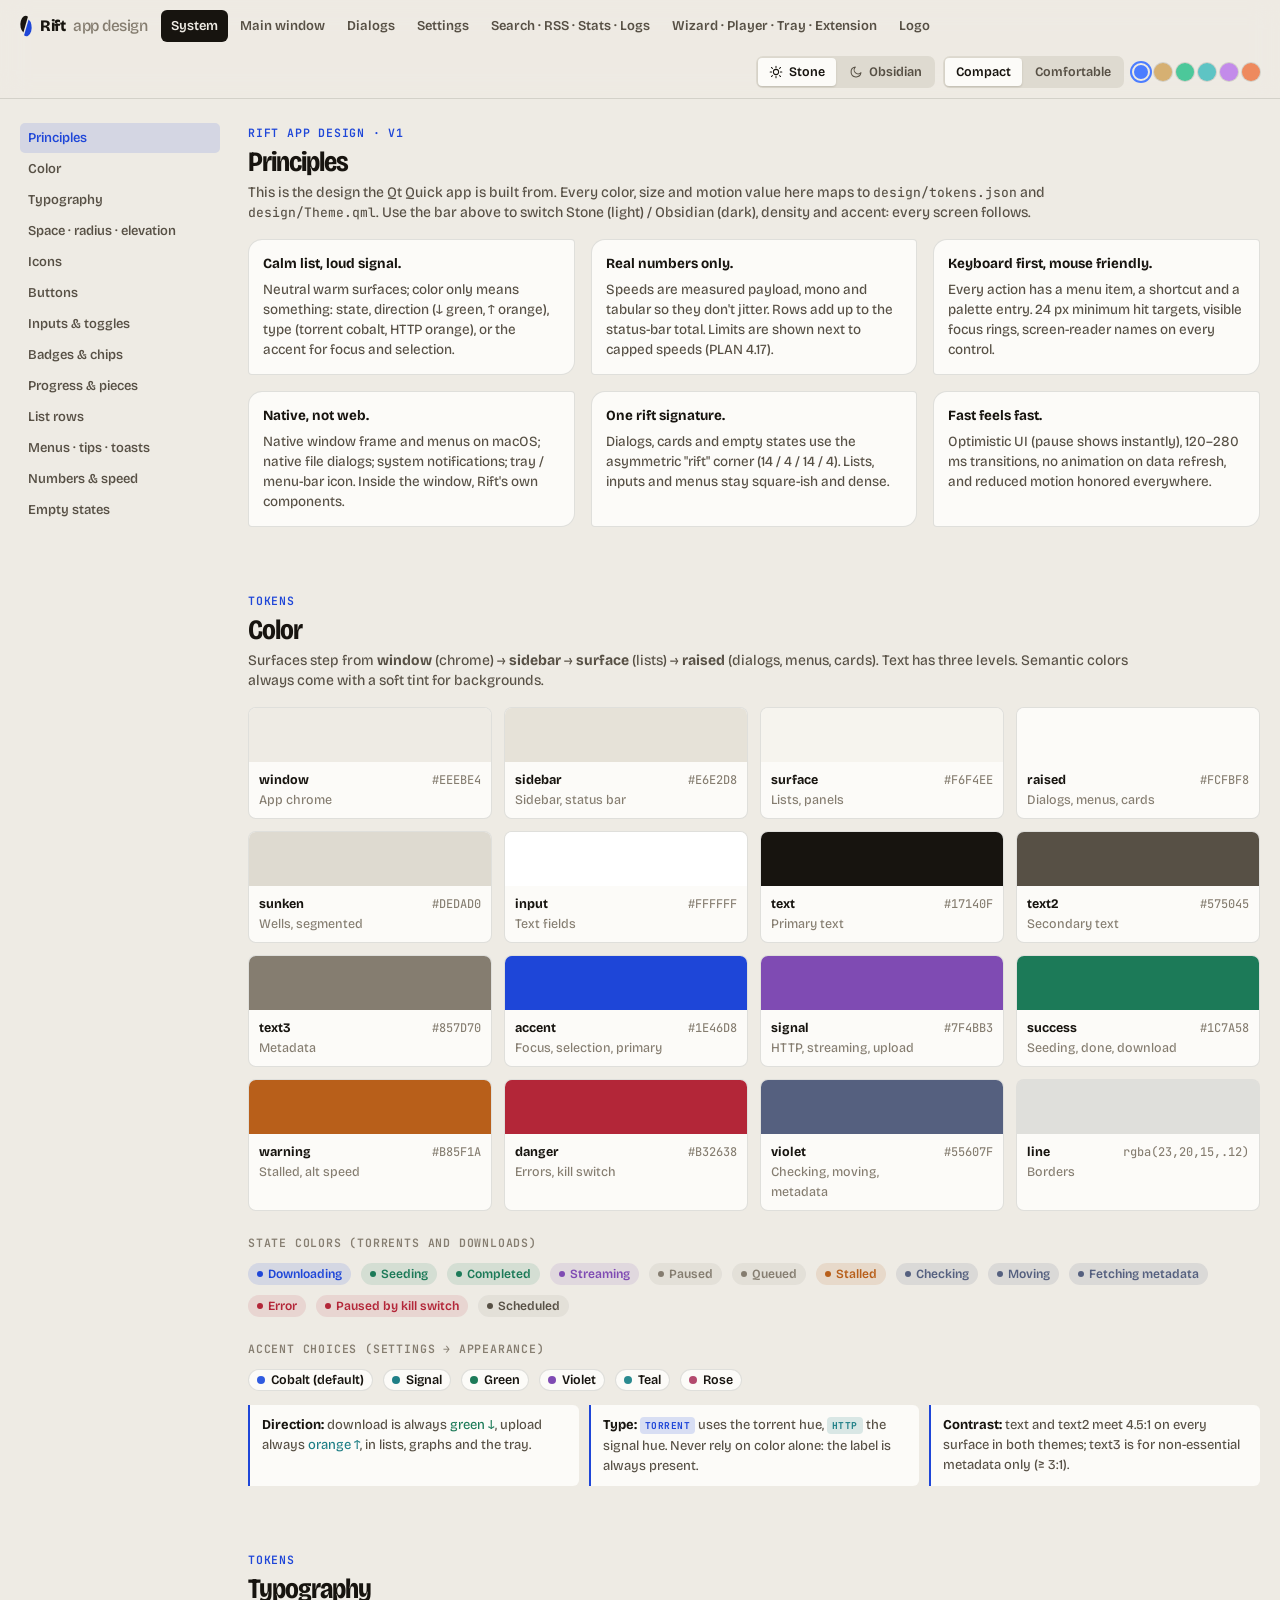
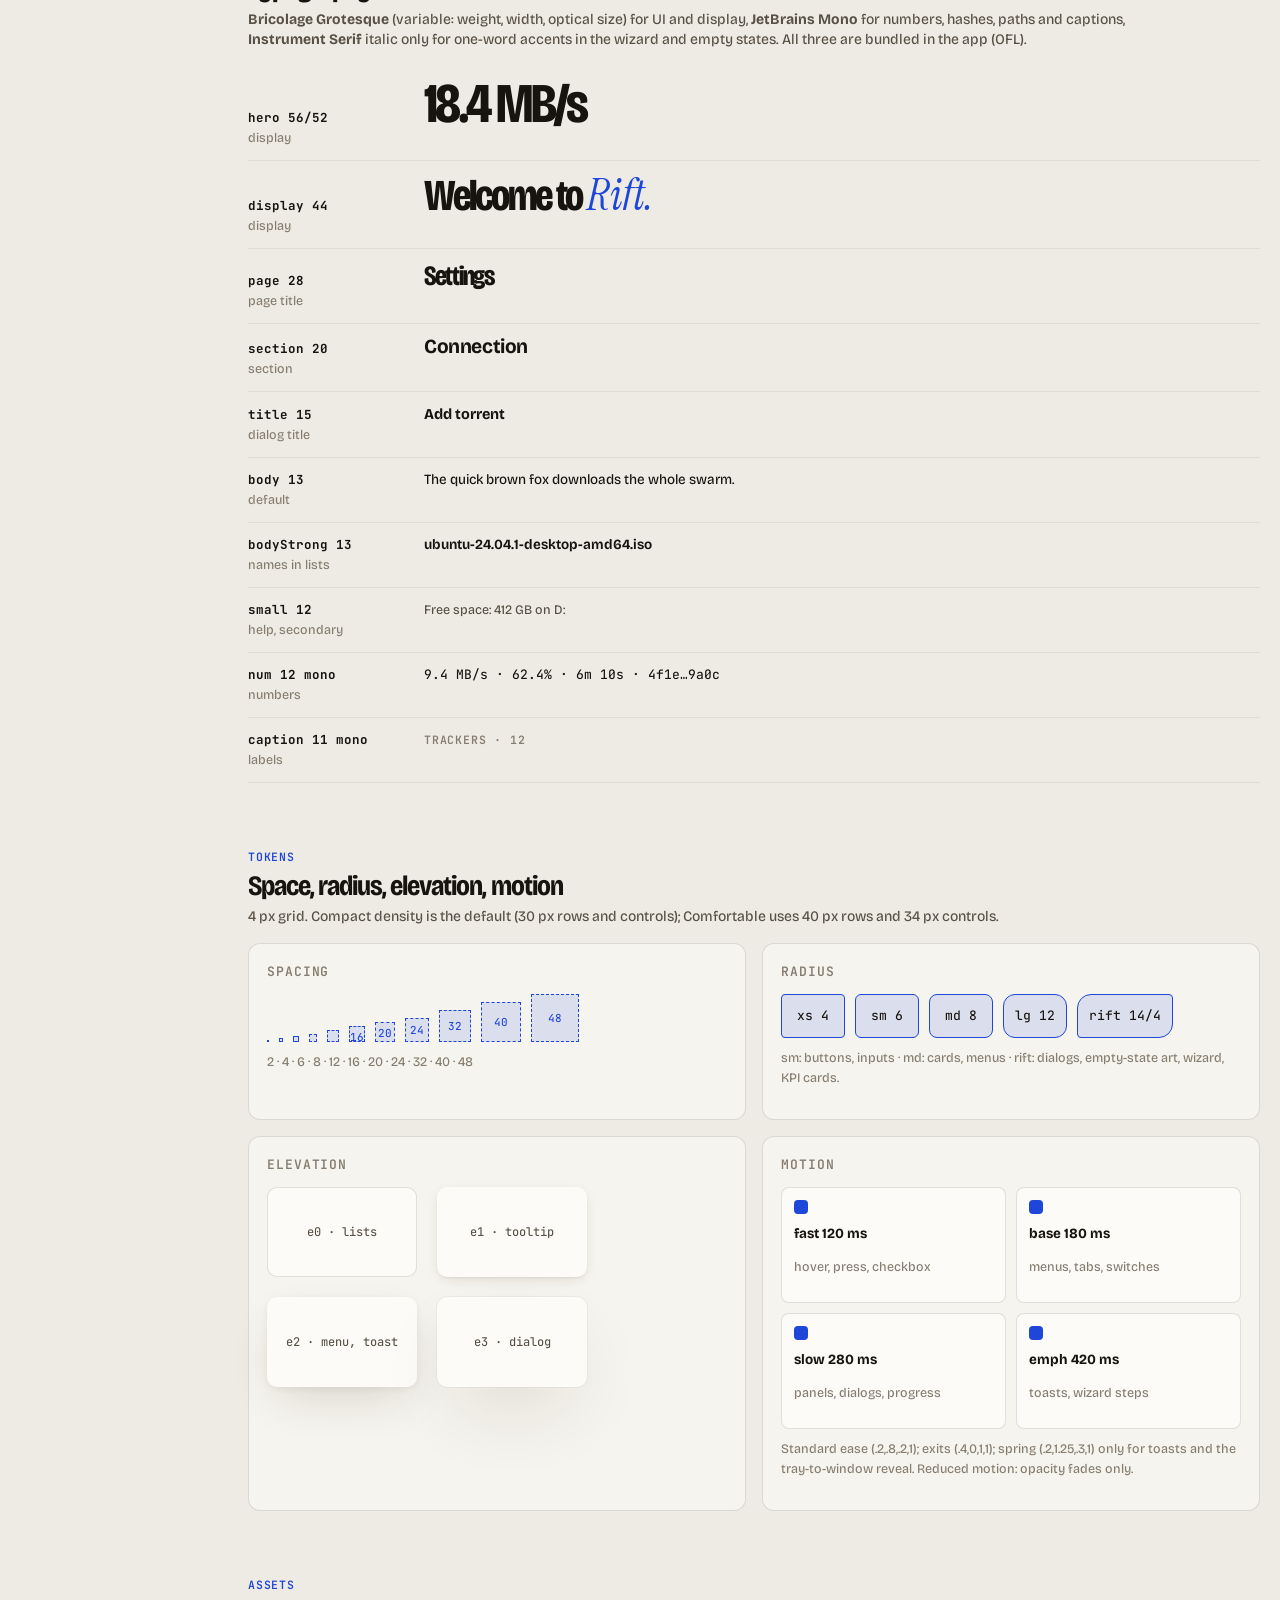
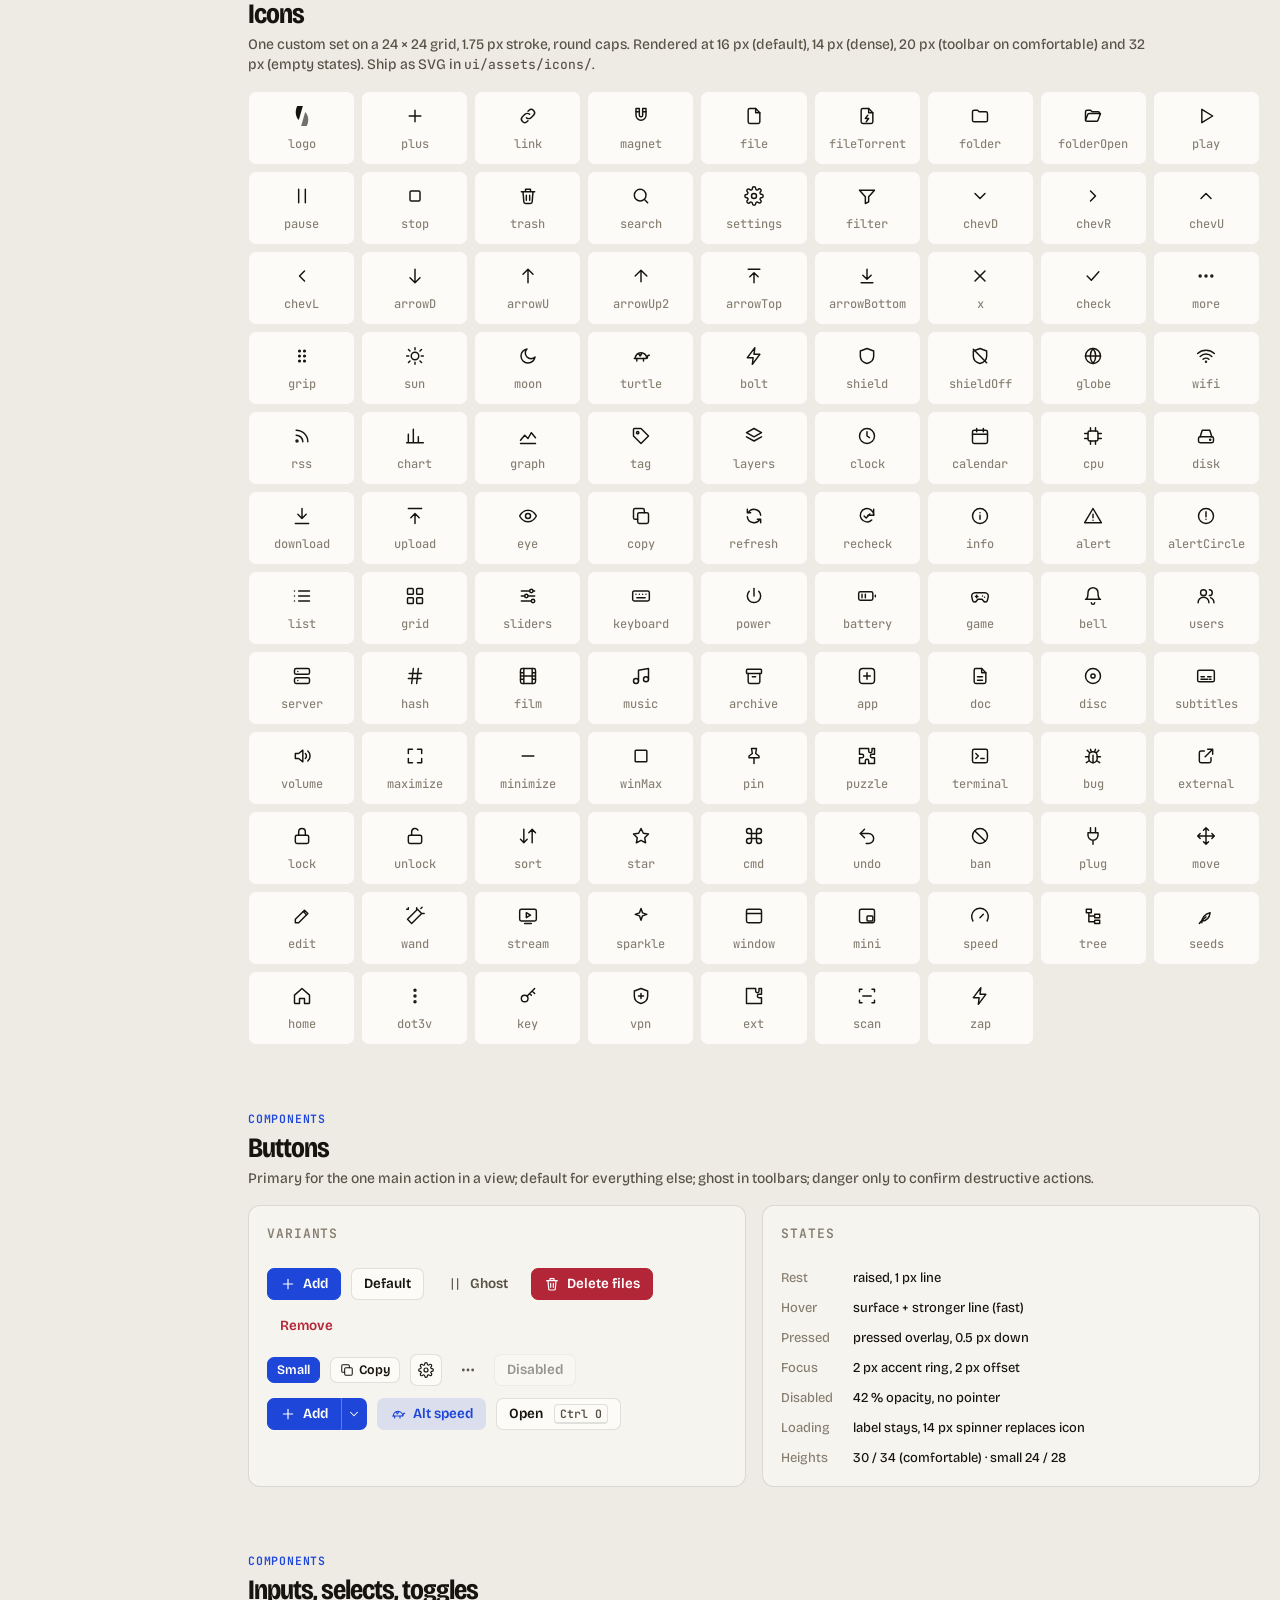
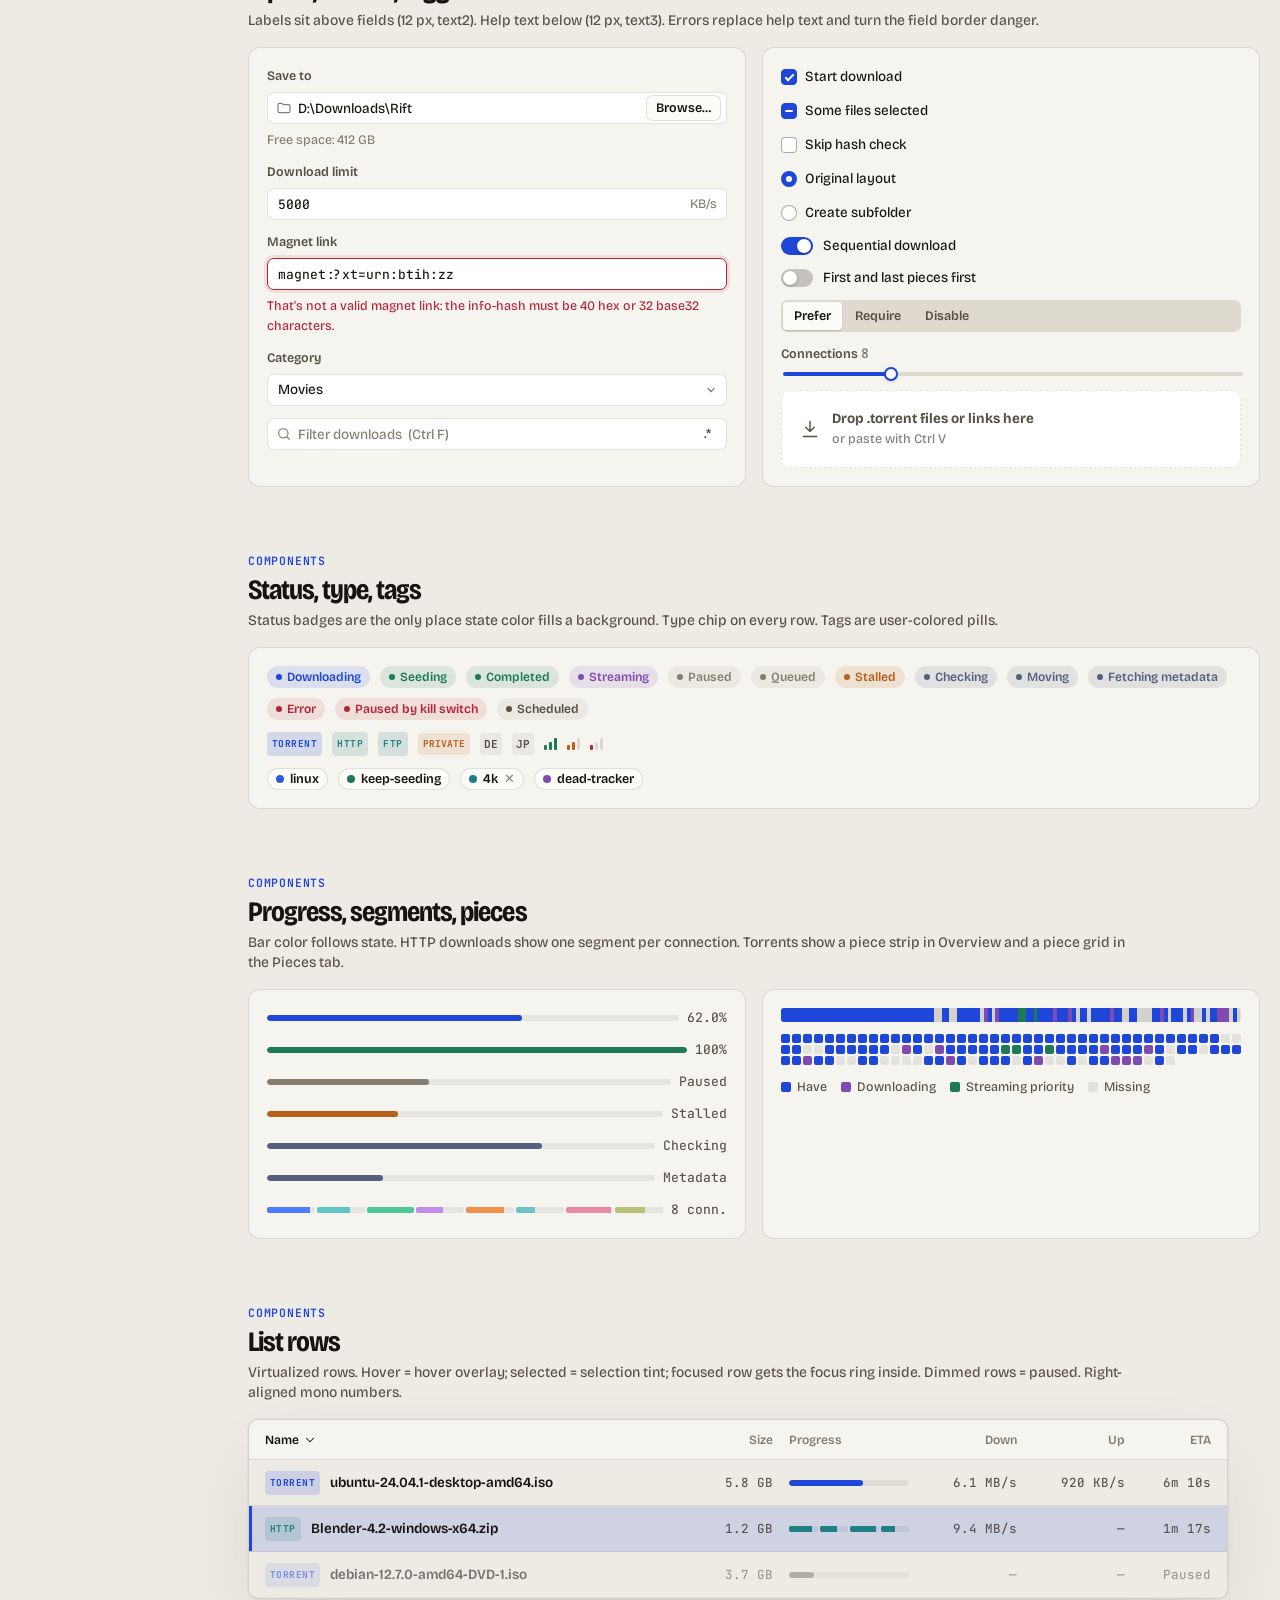
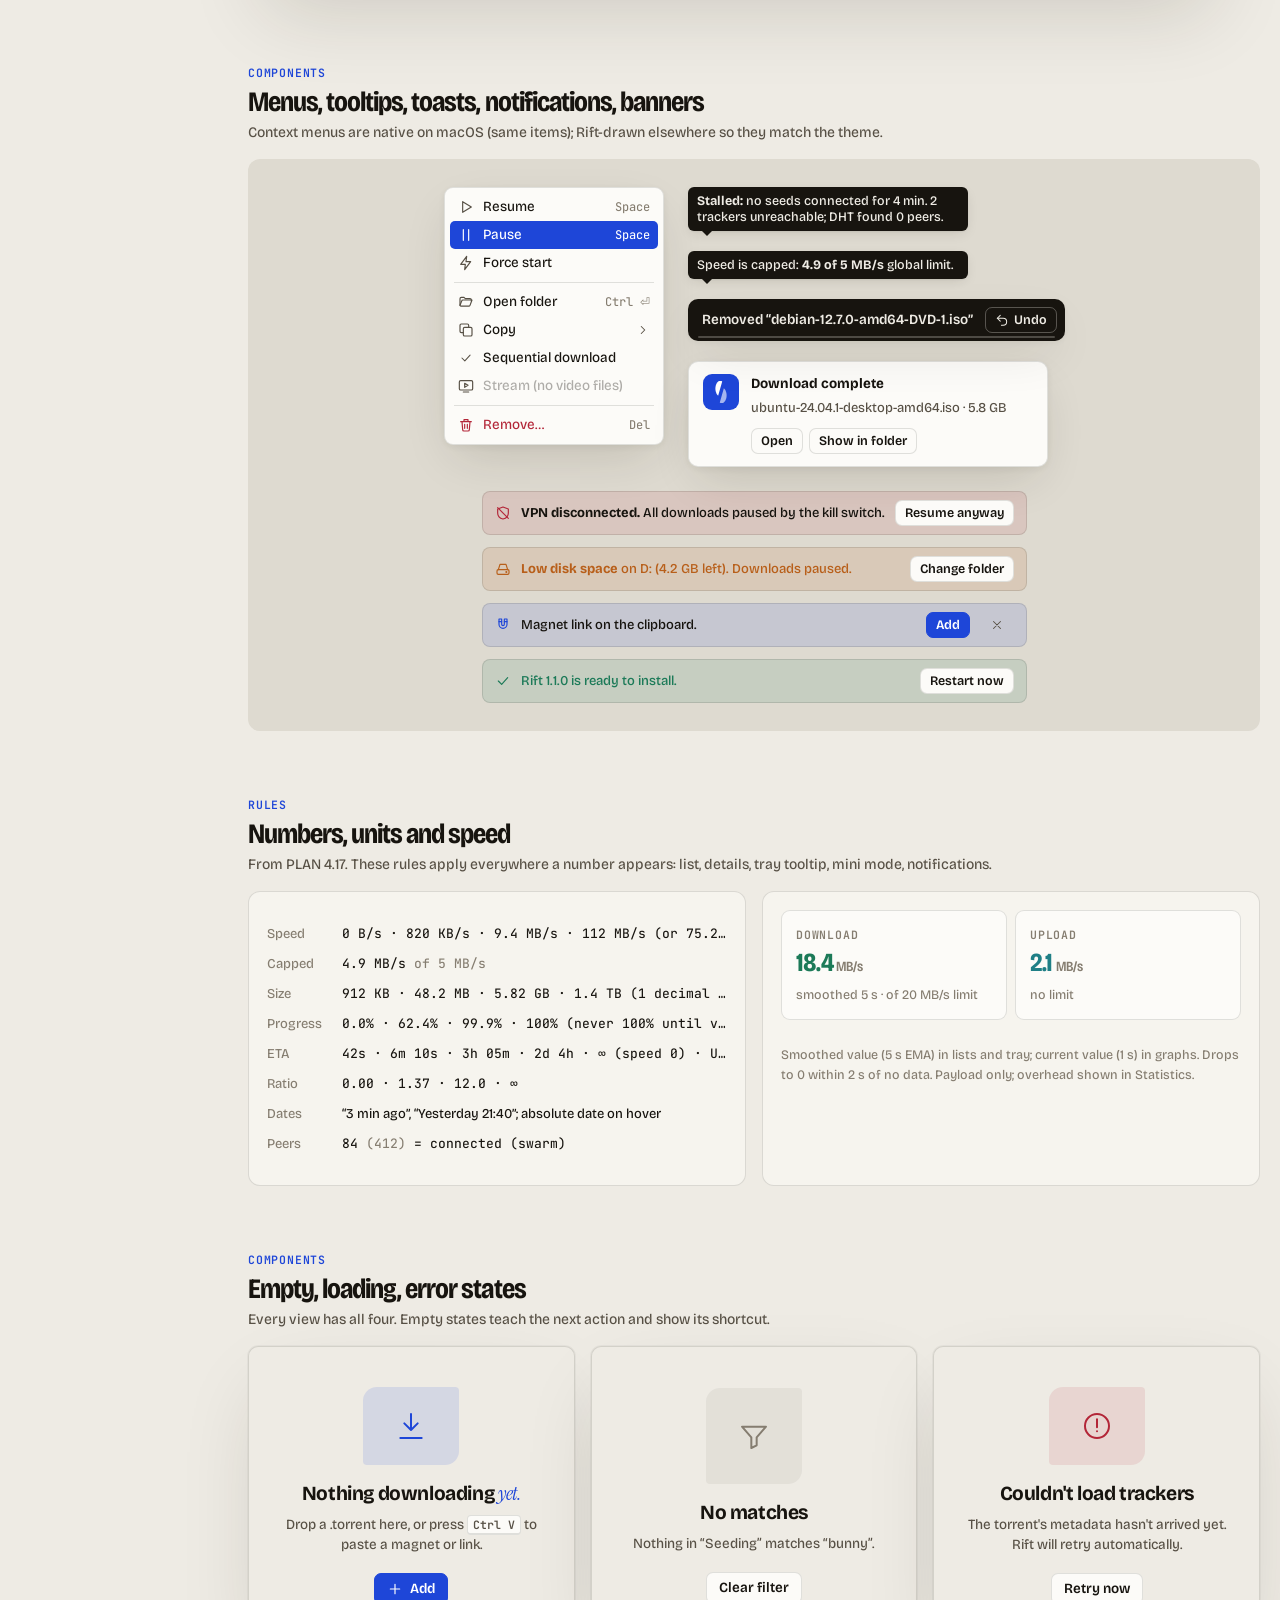
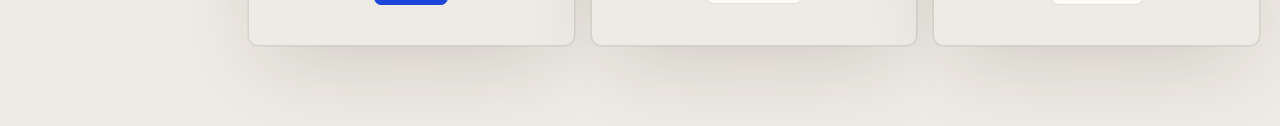
==== commit aa1afb91: "Switch accent and logo to cobalt blue - Default accent is now cobalt (#1E46D8 light, #4C7DFF dark) i" ====
--- a/design/app/index.html
+++ b/design/app/index.html
@@ -54,7 +54,7 @@
     <div class="demo" id="states"></div>
     <h4 class="cap" style="margin:22px 0 10px">Accent choices (Settings → Appearance)</h4>
     <div class="demo">
-      <span class="chip" style="--c:#B8873A"><i></i>Cobalt (default)</span><span class="chip" style="--c:#2D669E"><i></i>Signal</span><span class="chip" style="--c:#1C7A58"><i></i>Green</span>
+      <span class="chip" style="--c:#2F5BE0"><i></i>Cobalt (default)</span><span class="chip" style="--c:#1F7F86"><i></i>Signal</span><span class="chip" style="--c:#1C7A58"><i></i>Green</span>
       <span class="chip" style="--c:#7F4BB3"><i></i>Violet</span><span class="chip" style="--c:#2A8A8F"><i></i>Teal</span><span class="chip" style="--c:#B34A6E"><i></i>Rose</span>
     </div>
     <div class="notes">
@@ -143,7 +143,7 @@
       <div class="demo" id="badgeRow"></div>
       <div class="demo"><span class="kind bt">TORRENT</span><span class="kind http">HTTP</span><span class="kind http">FTP</span><span class="priv">PRIVATE</span><span class="flag">DE</span><span class="flag">JP</span>
         <span class="health h3" title="Healthy"><i></i><i></i><i></i></span><span class="health h2" title="Slow"><i></i><i></i><i></i></span><span class="health h1" title="Dead"><i></i><i></i><i></i></span></div>
-      <div class="demo"><span class="chip" style="--c:#B8873A"><i></i>linux</span><span class="chip" style="--c:#1C7A58"><i></i>keep-seeding</span><span class="chip" style="--c:#2D669E"><i></i>4k<span class="x">✕</span></span><span class="chip" style="--c:#7F4BB3"><i></i>dead-tracker</span></div>
+      <div class="demo"><span class="chip" style="--c:#2F5BE0"><i></i>linux</span><span class="chip" style="--c:#1C7A58"><i></i>keep-seeding</span><span class="chip" style="--c:#1F7F86"><i></i>4k<span class="x">✕</span></span><span class="chip" style="--c:#7F4BB3"><i></i>dead-tracker</span></div>
     </div>
   </section>
 
@@ -258,7 +258,7 @@
   document.getElementById('typeScale').innerHTML = ts.map(([a, b2, c]) => `<div class="type-row"><div><b class="mono" style="font-size:12.5px">${a}</b><div class="help">${b2}</div></div><div>${c}</div></div>`).join('');
   document.getElementById('spaces').innerHTML = [2,4,6,8,12,16,20,24,32,40,48].map((v) => `<div style="width:${v}px;height:${v}px">${v >= 16 ? v : ''}</div>`).join('') + '<span class="help">2 · 4 · 6 · 8 · 12 · 16 · 20 · 24 · 32 · 40 · 48</span>';
   document.getElementById('iconGrid').innerHTML = Object.keys(ICON).map((k) => `<div>${ico(k)}<span>${k}</span></div>`).join('');
-  const segc = ['#D6B072','#78A9E0','#4CC89A','#C38BEA','#F0924A','#6CC4C9','#E98AA8','#B9C07A'];
+  const segc = ['#4C7DFF','#5EC4C4','#4CC89A','#C38BEA','#F0924A','#6CC4C9','#E98AA8','#B9C07A'];
   document.getElementById('segDemo').innerHTML = segc.map((c, i) => `<span><i style="--c:${c};width:${[90,70,100,55,80,40,95,62][i]}%"></i></span>`).join('');
   let p = ''; for (let i = 0; i < 120; i++) { const r = Math.sin(i * 12.9898) * 43758.5; const f = r - Math.floor(r); p += `<i class="${i < 40 || f < .5 ? 'h' : f < .58 ? 'a' : (i > 60 && i < 68) ? 'p' : ''}"></i>`; }
   document.getElementById('pbarDemo').innerHTML = p; document.getElementById('pgridDemo').innerHTML = p;
--- a/design/app/app.css
+++ b/design/app/app.css
@@ -9,15 +9,15 @@
   --overlay:rgba(23,20,15,.38);--hover:rgba(23,20,15,.05);--pressed:rgba(23,20,15,.09);
   --line:rgba(23,20,15,.12);--line-soft:rgba(23,20,15,.065);--line-strong:#17140F;
   --text:#17140F;--text2:#575045;--text3:#857D70;--text-dis:rgba(23,20,15,.34);
-  --accent:#8E6119;--accent-hover:#7A5214;--accent-pressed:#634210;--on-accent:#FFFFFF;
+  --accent:#1E46D8;--accent-hover:#1838B5;--accent-pressed:#142E94;--on-accent:#FFFFFF;
   --accent-soft:color-mix(in srgb,var(--accent) 12%,transparent);--selection:color-mix(in srgb,var(--accent) 15%,transparent);
   --signal:#7F4BB3;--signal-soft:rgba(127,75,179,.12);
   --success:#1C7A58;--success-soft:rgba(28,122,88,.12);
   --warning:#B85F1A;--warning-soft:rgba(184,95,26,.13);
   --danger:#B32638;--danger-soft:rgba(179,38,56,.11);
   --violet:#55607F;--violet-soft:rgba(85,96,127,.13);
-  --info:#2D669E;--info-soft:rgba(45,102,158,.12);
-  --down:#1C7A58;--up:#2D669E;--k-bt:var(--accent);--k-http:#2D669E;
+  --info:#1F7F86;--info-soft:rgba(31,127,134,.12);
+  --down:#1C7A58;--up:#1F7F86;--k-bt:var(--accent);--k-http:#1F7F86;
   --piece-have:var(--accent);--piece-active:#7F4BB3;--piece-missing:rgba(23,20,15,.08);--piece-prio:#1C7A58;
   --shadow:rgba(40,30,15,.16);
   --e1:0 1px 2px rgba(40,30,15,.06),0 4px 14px -4px var(--shadow);--e2:0 2px 6px rgba(40,30,15,.06),0 18px 48px -12px var(--shadow);--e3:0 30px 80px -20px var(--shadow),0 0 0 1px rgba(23,20,15,.04);
@@ -35,31 +35,31 @@
 }
 /* ---------- Tokens: Obsidian (dark) — near-black, warm ivory text, champagne accent ---------- */
 @media (prefers-color-scheme:dark){:root:not([data-theme="stone"]){
-  --window:#060607;--sidebar:#09090B;--surface:#0C0C0E;--raised:#131316;--sunken:#030304;--input:#0A0A0C;
-  --overlay:rgba(0,0,0,.66);--hover:rgba(255,244,225,.045);--pressed:rgba(255,244,225,.085);
-  --line:rgba(255,244,225,.085);--line-soft:rgba(255,244,225,.045);--line-strong:#EDE8DF;
-  --text:#EDE8DF;--text2:#A59F94;--text3:#6D685F;--text-dis:rgba(237,232,223,.3);
-  --accent:#D6B072;--accent-hover:#E2C189;--accent-pressed:#BC9658;--on-accent:#120F09;
+  --window:#050608;--sidebar:#08090C;--surface:#0B0C10;--raised:#12141A;--sunken:#020304;--input:#090A0E;
+  --overlay:rgba(0,0,0,.66);--hover:rgba(225,232,255,.045);--pressed:rgba(225,232,255,.085);
+  --line:rgba(225,232,255,.085);--line-soft:rgba(225,232,255,.045);--line-strong:#ECEEF3;
+  --text:#ECEEF3;--text2:#A2A7B3;--text3:#6A707C;--text-dis:rgba(236,238,243,.3);
+  --accent:#4C7DFF;--accent-hover:#6690FF;--accent-pressed:#3A69E8;--on-accent:#FFFFFF;
   --accent-soft:color-mix(in srgb,var(--accent) 14%,transparent);--selection:color-mix(in srgb,var(--accent) 16%,transparent);
   --signal:#C38BEA;--signal-soft:rgba(195,139,234,.14);--success:#4CC89A;--success-soft:rgba(76,200,154,.13);
   --warning:#F0924A;--warning-soft:rgba(240,146,74,.14);--danger:#F0596A;--danger-soft:rgba(240,89,106,.14);
-  --violet:#9AA3C7;--violet-soft:rgba(154,163,199,.14);--info:#78A9E0;--info-soft:rgba(120,169,224,.14);
-  --down:#4CC89A;--up:#78A9E0;--k-bt:var(--accent);--k-http:#78A9E0;
-  --piece-active:#C38BEA;--piece-missing:rgba(255,244,225,.06);--piece-prio:#4CC89A;--shadow:rgba(0,0,0,.7);
-  --e3:0 30px 80px -20px rgba(0,0,0,.8),0 0 0 1px rgba(255,244,225,.05);color-scheme:dark}}
+  --violet:#9AA3C7;--violet-soft:rgba(154,163,199,.14);--info:#5EC4C4;--info-soft:rgba(94,196,196,.14);
+  --down:#4CC89A;--up:#5EC4C4;--k-bt:var(--accent);--k-http:#5EC4C4;
+  --piece-active:#C38BEA;--piece-missing:rgba(225,232,255,.06);--piece-prio:#4CC89A;--shadow:rgba(0,0,0,.7);
+  --e3:0 30px 80px -20px rgba(0,0,0,.8),0 0 0 1px rgba(225,232,255,.05);color-scheme:dark}}
 :root[data-theme="obsidian"]{
-  --window:#060607;--sidebar:#09090B;--surface:#0C0C0E;--raised:#131316;--sunken:#030304;--input:#0A0A0C;
-  --overlay:rgba(0,0,0,.66);--hover:rgba(255,244,225,.045);--pressed:rgba(255,244,225,.085);
-  --line:rgba(255,244,225,.085);--line-soft:rgba(255,244,225,.045);--line-strong:#EDE8DF;
-  --text:#EDE8DF;--text2:#A59F94;--text3:#6D685F;--text-dis:rgba(237,232,223,.3);
-  --accent:#D6B072;--accent-hover:#E2C189;--accent-pressed:#BC9658;--on-accent:#120F09;
+  --window:#050608;--sidebar:#08090C;--surface:#0B0C10;--raised:#12141A;--sunken:#020304;--input:#090A0E;
+  --overlay:rgba(0,0,0,.66);--hover:rgba(225,232,255,.045);--pressed:rgba(225,232,255,.085);
+  --line:rgba(225,232,255,.085);--line-soft:rgba(225,232,255,.045);--line-strong:#ECEEF3;
+  --text:#ECEEF3;--text2:#A2A7B3;--text3:#6A707C;--text-dis:rgba(236,238,243,.3);
+  --accent:#4C7DFF;--accent-hover:#6690FF;--accent-pressed:#3A69E8;--on-accent:#FFFFFF;
   --accent-soft:color-mix(in srgb,var(--accent) 14%,transparent);--selection:color-mix(in srgb,var(--accent) 16%,transparent);
   --signal:#C38BEA;--signal-soft:rgba(195,139,234,.14);--success:#4CC89A;--success-soft:rgba(76,200,154,.13);
   --warning:#F0924A;--warning-soft:rgba(240,146,74,.14);--danger:#F0596A;--danger-soft:rgba(240,89,106,.14);
-  --violet:#9AA3C7;--violet-soft:rgba(154,163,199,.14);--info:#78A9E0;--info-soft:rgba(120,169,224,.14);
-  --down:#4CC89A;--up:#78A9E0;--k-bt:var(--accent);--k-http:#78A9E0;
-  --piece-active:#C38BEA;--piece-missing:rgba(255,244,225,.06);--piece-prio:#4CC89A;--shadow:rgba(0,0,0,.7);
-  --e3:0 30px 80px -20px rgba(0,0,0,.8),0 0 0 1px rgba(255,244,225,.05);color-scheme:dark}
+  --violet:#9AA3C7;--violet-soft:rgba(154,163,199,.14);--info:#5EC4C4;--info-soft:rgba(94,196,196,.14);
+  --down:#4CC89A;--up:#5EC4C4;--k-bt:var(--accent);--k-http:#5EC4C4;
+  --piece-active:#C38BEA;--piece-missing:rgba(225,232,255,.06);--piece-prio:#4CC89A;--shadow:rgba(0,0,0,.7);
+  --e3:0 30px 80px -20px rgba(0,0,0,.8),0 0 0 1px rgba(225,232,255,.05);color-scheme:dark}
 :root[data-density="comfortable"]{--row:54px;--ctl:36px;--ctl-sm:30px;--ni:40px;--pad:16px}
 @media (prefers-reduced-motion:reduce){:root{--fast:0ms;--base:0ms;--slow:120ms;--emph:120ms}}
 
@@ -332,7 +332,7 @@
 .nav-top{flex:none;display:grid;grid-template-columns:repeat(4,minmax(0,1fr));gap:4px;padding:4px;border-radius:12px;background:var(--sunken);border:1px solid var(--line-soft)}
 .nav-top button{height:56px;min-width:0;padding:0 2px;border-radius:9px;display:flex;flex-direction:column;align-items:center;justify-content:center;gap:6px;font-size:11.5px;line-height:14px;font-weight:600;letter-spacing:.005em;font-variation-settings:"wdth" 78;color:var(--text3);overflow:hidden;white-space:nowrap}
 .nav-top button .ico{width:18px;height:18px}
-.nav-top button[aria-current="true"]{background:var(--raised);color:var(--text);box-shadow:0 1px 0 rgba(255,244,225,.04) inset,0 2px 8px -2px var(--shadow)}
+.nav-top button[aria-current="true"]{background:var(--raised);color:var(--text);box-shadow:0 1px 0 rgba(225,232,255,.04) inset,0 2px 8px -2px var(--shadow)}
 .nav-top button[aria-current="true"] .ico{color:var(--accent)}
 .mainc{display:flex;flex-direction:column;min-width:0;min-height:0;background:var(--surface)}
 .split-h{height:6px;flex:none;cursor:row-resize;background:var(--window);border-top:1px solid var(--line);border-bottom:1px solid var(--line);position:relative}
